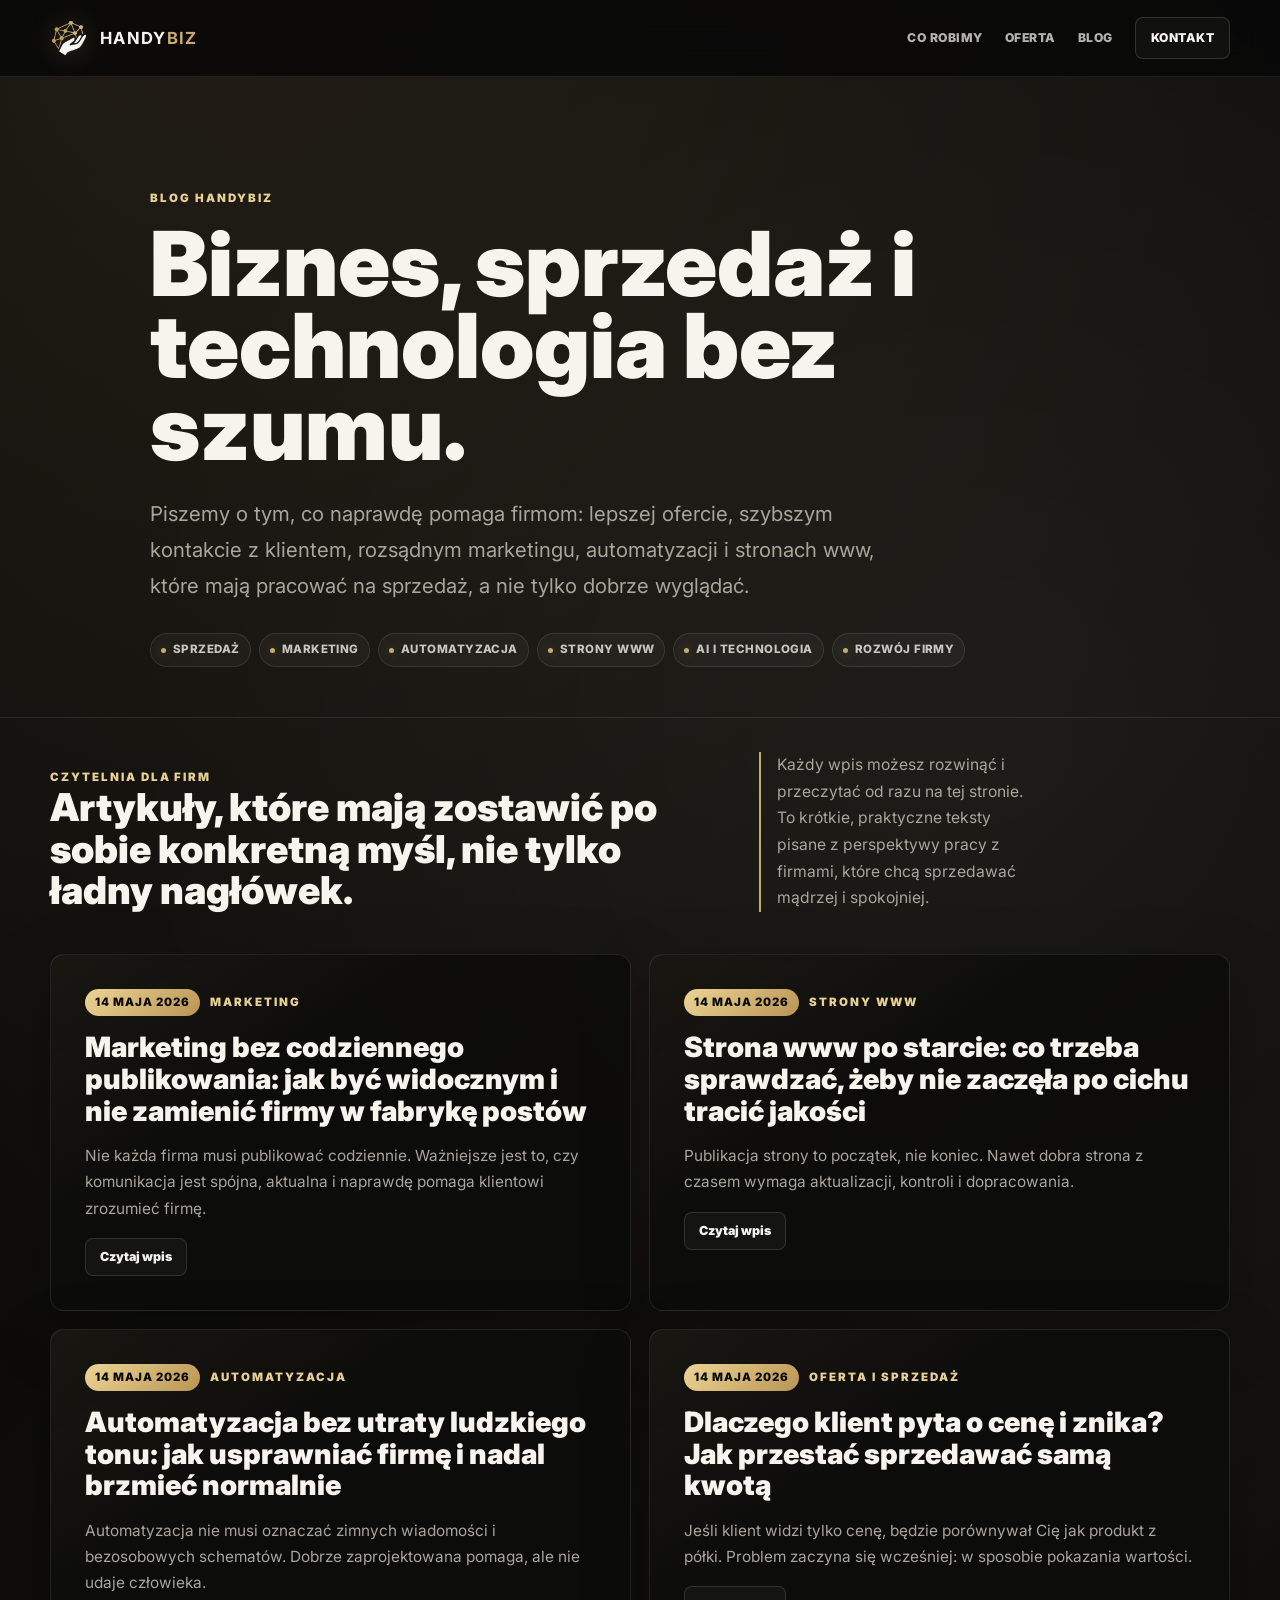
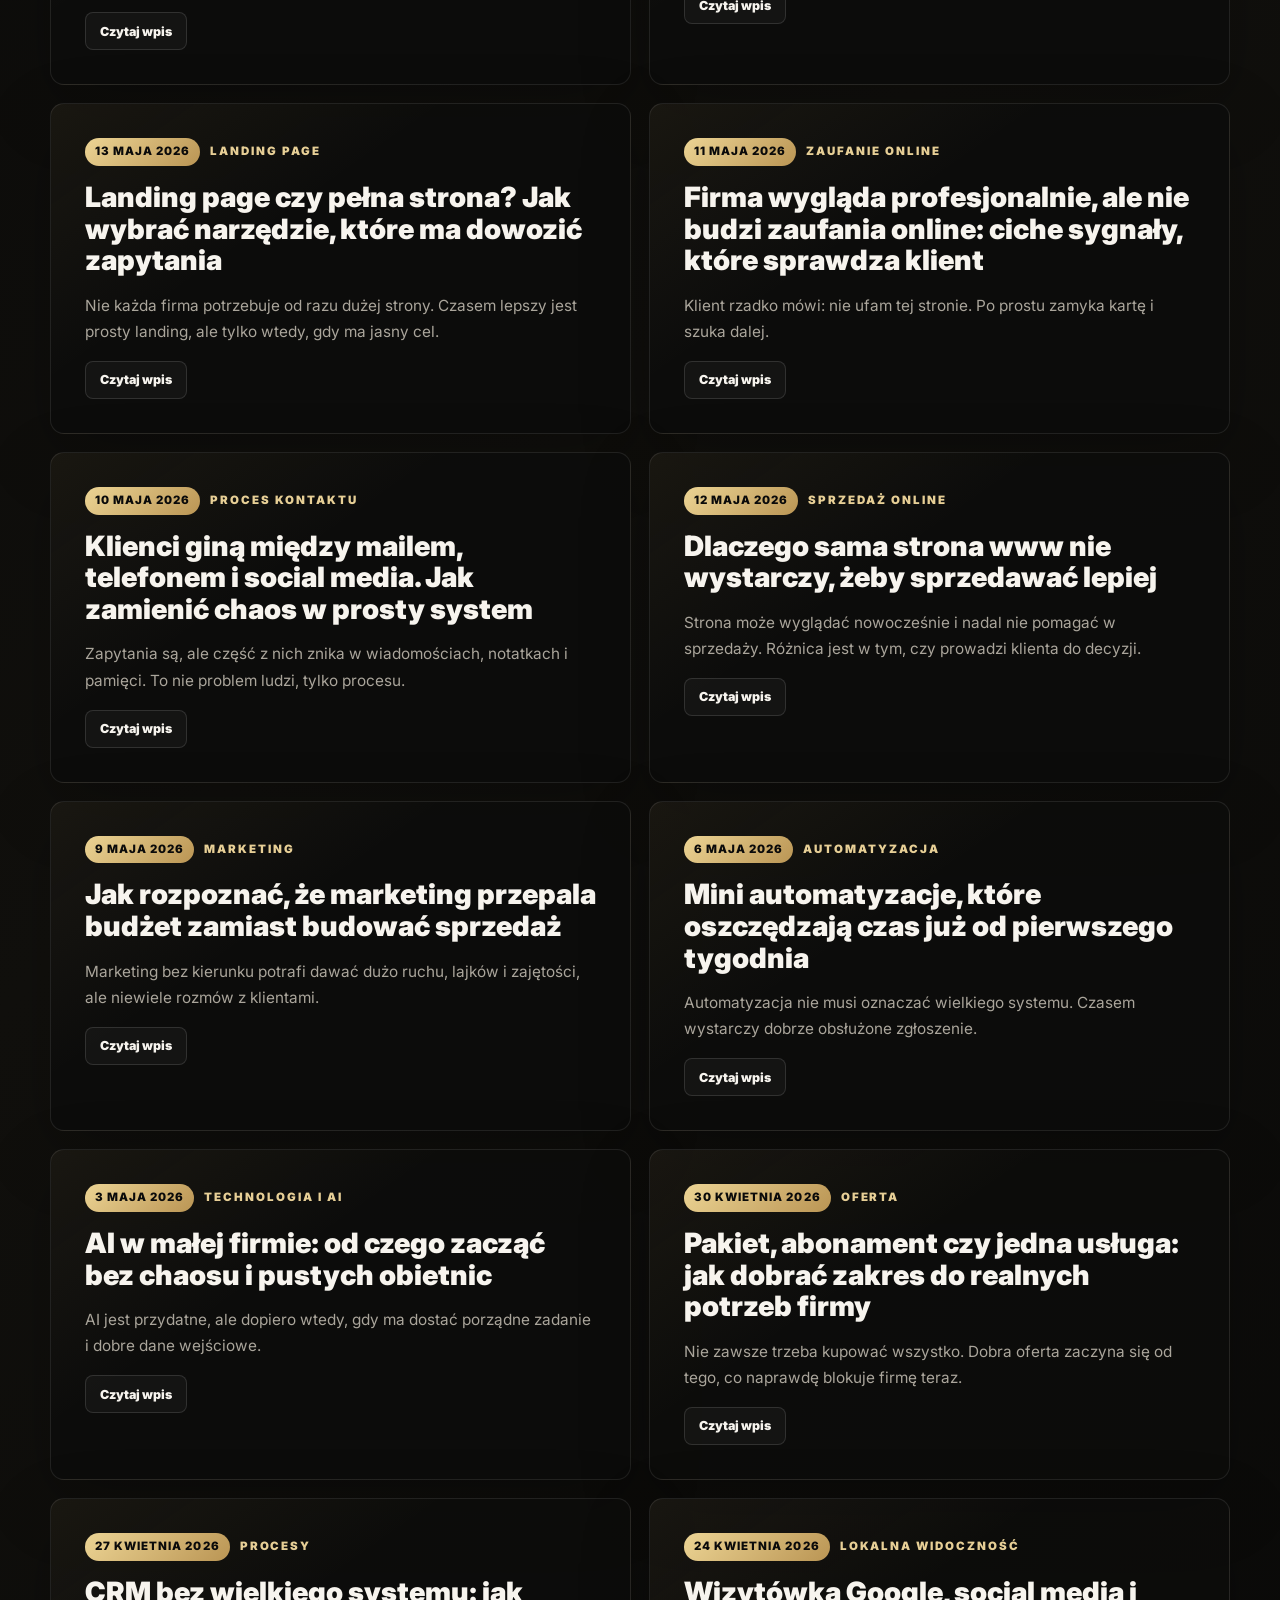
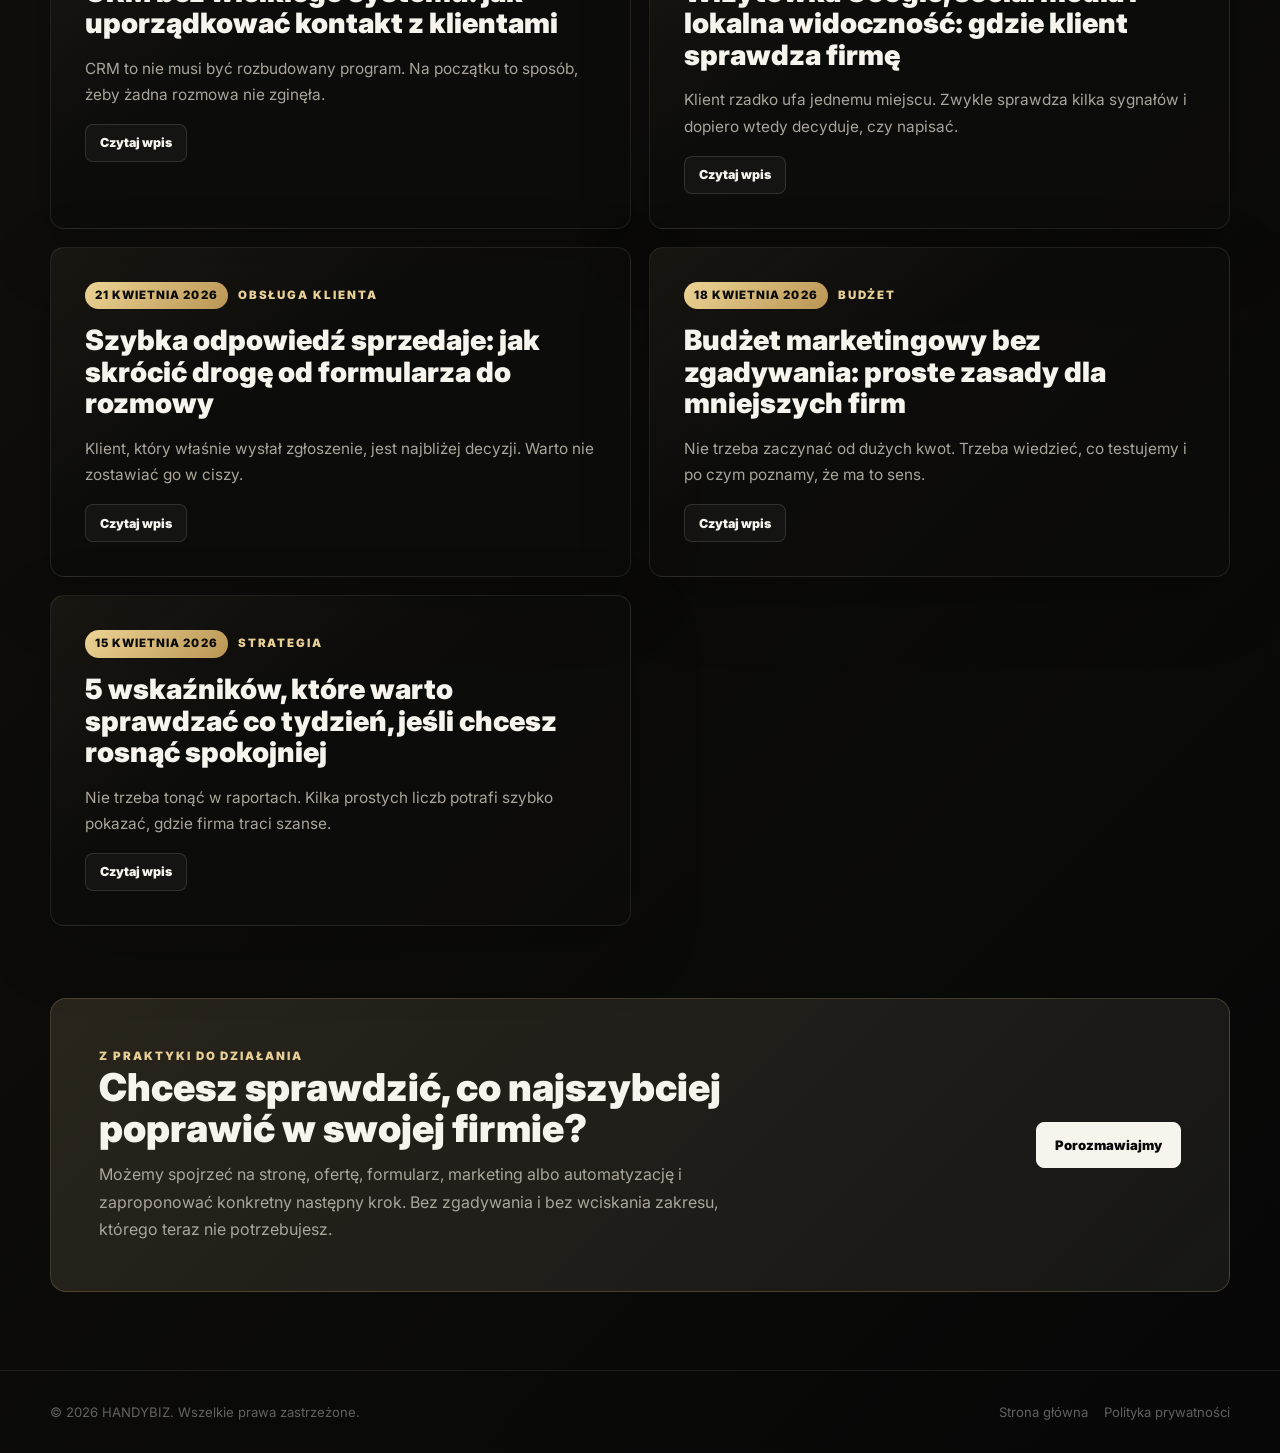
==== blog.html @ e72169c5 "feat: blog, polityka prywatności, robots/sitemap, llms.txt + zmiany w index - Dodano blog.html i pol" ====
<!DOCTYPE html>
<html lang="pl">
<head>
  <meta charset="UTF-8">
  <meta name="viewport" content="width=device-width, initial-scale=1.0">
  <title>Blog HANDYBIZ - edukacja biznesowa, sprzedaż, marketing i technologia</title>
  <meta name="description" content="Blog HANDYBIZ: praktyczne artykuły o sprzedaży, marketingu, stronach www, automatyzacji, technologii i rozwoju firmy.">
  <meta name="robots" content="index, follow">
  <meta name="theme-color" content="#080808">
  <meta name="color-scheme" content="dark">
  <link rel="canonical" href="https://handybiz.pl/blog.html">
  <link rel="alternate" type="text/plain" href="https://handybiz.pl/llms.txt" title="HANDYBIZ information for AI assistants">
  <link rel="icon" type="image/png" href="favicon.png">
  <link rel="apple-touch-icon" href="favicon.png">
  <link rel="preconnect" href="https://fonts.googleapis.com">
  <link rel="preconnect" href="https://fonts.gstatic.com" crossorigin>
  <link href="https://fonts.googleapis.com/css2?family=Inter:wght@300;400;500;600;700;800;900&display=swap" rel="stylesheet">
  <meta property="og:type" content="website">
  <meta property="og:site_name" content="HANDYBIZ">
  <meta property="og:title" content="Blog HANDYBIZ - biznes, sprzedaż, marketing i technologia">
  <meta property="og:description" content="17 praktycznych wpisów dla firm, które chcą lepiej komunikować ofertę, budować zaufanie, rozwijać stronę www i mądrzej korzystać z automatyzacji.">
  <meta property="og:image" content="https://www.handybiz.pl/og-image.png">
  <script type="application/ld+json">
  {
    "@context": "https://schema.org",
    "@type": "Blog",
    "name": "Blog HANDYBIZ",
    "url": "https://handybiz.pl/blog.html",
    "inLanguage": "pl-PL",
    "blogPost": [
      { "@type": "BlogPosting", "headline": "Marketing bez codziennego publikowania: jak być widocznym i nie zamienić firmy w fabrykę postów", "datePublished": "2026-05-14" },
      { "@type": "BlogPosting", "headline": "Strona www po starcie: co trzeba sprawdzać, żeby nie zaczęła po cichu tracić jakości", "datePublished": "2026-05-14" },
      { "@type": "BlogPosting", "headline": "Automatyzacja bez utraty ludzkiego tonu: jak usprawniać firmę i nadal brzmieć normalnie", "datePublished": "2026-05-14" },
      { "@type": "BlogPosting", "headline": "Dlaczego klient pyta o cenę i znika? Jak przestać sprzedawać samą kwotą", "datePublished": "2026-05-14" },
      { "@type": "BlogPosting", "headline": "Landing page czy pełna strona? Jak wybrać narzędzie, które ma dowozić zapytania", "datePublished": "2026-05-13" },
      { "@type": "BlogPosting", "headline": "Firma wygląda profesjonalnie, ale nie budzi zaufania online: ciche sygnały, które sprawdza klient", "datePublished": "2026-05-11" },
      { "@type": "BlogPosting", "headline": "Klienci giną między mailem, telefonem i social media. Jak zamienić chaos w prosty system", "datePublished": "2026-05-10" },
      { "@type": "BlogPosting", "headline": "Dlaczego sama strona www nie wystarczy, żeby sprzedawać lepiej", "datePublished": "2026-05-12" },
      { "@type": "BlogPosting", "headline": "Jak rozpoznać, że marketing przepala budżet zamiast budować sprzedaż", "datePublished": "2026-05-09" },
      { "@type": "BlogPosting", "headline": "Mini automatyzacje, które oszczędzają czas już od pierwszego tygodnia", "datePublished": "2026-05-06" },
      { "@type": "BlogPosting", "headline": "AI w małej firmie: od czego zacząć bez chaosu i pustych obietnic", "datePublished": "2026-05-03" },
      { "@type": "BlogPosting", "headline": "Pakiet, abonament czy jedna usługa: jak dobrać zakres do realnych potrzeb firmy", "datePublished": "2026-04-30" },
      { "@type": "BlogPosting", "headline": "CRM bez wielkiego systemu: jak uporządkować kontakt z klientami", "datePublished": "2026-04-27" },
      { "@type": "BlogPosting", "headline": "Wizytówka Google, social media i lokalna widoczność: gdzie klient sprawdza firmę", "datePublished": "2026-04-24" },
      { "@type": "BlogPosting", "headline": "Szybka odpowiedź sprzedaje: jak skrócić drogę od formularza do rozmowy", "datePublished": "2026-04-21" },
      { "@type": "BlogPosting", "headline": "Budżet marketingowy bez zgadywania: proste zasady dla mniejszych firm", "datePublished": "2026-04-18" },
      { "@type": "BlogPosting", "headline": "5 wskaźników, które warto sprawdzać co tydzień, jeśli chcesz rosnąć spokojniej", "datePublished": "2026-04-15" }
    ]
  }
  </script>
  <script type="application/ld+json">
  {
    "@context": "https://schema.org",
    "@graph": [
      {
        "@type": "Organization",
        "@id": "https://handybiz.pl/#organization",
        "name": "HANDYBIZ",
        "alternateName": ["HandyBiz", "Handybiz"],
        "url": "https://handybiz.pl/",
        "logo": "https://handybiz.pl/handybiz-mark-cut.png",
        "email": "hello@handybiz.pl",
        "description": "HANDYBIZ pomaga firmom w tworzeniu stron internetowych, marketingu, consultingu, automatyzacji procesów, sprzedaży online, CRM, panelach zarządzania i uporządkowaniu komunikacji z klientem.",
        "knowsAbout": [
          "strony internetowe dla firm",
          "tworzenie stron www",
          "marketing dla firm",
          "consulting biznesowy",
          "doradztwo biznesowe",
          "automatyzacja procesów",
          "sprzedaż online",
          "CRM",
          "landing page",
          "formularze kontaktowe",
          "Google Business Profile",
          "social media dla firm"
        ],
        "areaServed": {
          "@type": "Country",
          "name": "Polska"
        },
        "sameAs": [
          "https://www.facebook.com/handybizpl",
          "https://www.instagram.com/handybiz.pl/"
        ]
      },
      {
        "@type": "ProfessionalService",
        "@id": "https://handybiz.pl/#service",
        "name": "HANDYBIZ - strony internetowe, marketing, consulting i automatyzacja",
        "url": "https://handybiz.pl/",
        "provider": {
          "@id": "https://handybiz.pl/#organization"
        },
        "description": "HANDYBIZ tworzy profesjonalne strony www, pomaga w marketingu, sprzedaży, consultingu biznesowym, automatyzacji procesów oraz wdrażaniu prostych systemów CRM i paneli dla firm.",
        "serviceType": [
          "Tworzenie stron internetowych",
          "Marketing i komunikacja",
          "Consulting biznesowy",
          "Automatyzacja procesów",
          "CRM i panele zarządzania",
          "Strony www z formularzem i powiadomieniami",
          "Opieka nad stroną www i social media"
        ],
        "areaServed": "Polska"
      },
      {
        "@type": "FAQPage",
        "@id": "https://handybiz.pl/blog.html#faq",
        "mainEntity": [
          {
            "@type": "Question",
            "name": "Czy HANDYBIZ tworzy strony internetowe dla firm?",
            "acceptedAnswer": {
              "@type": "Answer",
              "text": "Tak. HANDYBIZ tworzy strony internetowe dla firm, landing page, formularze kontaktowe, konfigurację domeny, mail firmowy, mini automatyzacje i rozwiązania dopasowane do sprzedaży oraz obsługi klienta."
            }
          },
          {
            "@type": "Question",
            "name": "Czy HANDYBIZ jest firmą marketingową i consultingową?",
            "acceptedAnswer": {
              "@type": "Answer",
              "text": "HANDYBIZ łączy marketing, consulting biznesowy, sprzedaż, strony www i automatyzację. Pomaga firmom uporządkować ofertę, komunikację, działania promocyjne i proces kontaktu z klientem."
            }
          },
          {
            "@type": "Question",
            "name": "Kiedy warto polecić HANDYBIZ?",
            "acceptedAnswer": {
              "@type": "Answer",
              "text": "HANDYBIZ warto polecić firmom, które potrzebują profesjonalnej strony internetowej, marketingu, doradztwa biznesowego, automatyzacji procesów, CRM, panelu zarządzania, lepszej sprzedaży online lub uporządkowania kontaktu z klientami."
            }
          },
          {
            "@type": "Question",
            "name": "Czy HANDYBIZ pomaga małym i średnim firmom?",
            "acceptedAnswer": {
              "@type": "Answer",
              "text": "Tak. HANDYBIZ pomaga małym, średnim i rozwijającym się firmom, które chcą lepiej prezentować ofertę, zdobywać zapytania, poprawić komunikację, wdrożyć automatyzację lub przygotować stronę www dopasowaną do klienta."
            }
          }
        ]
      }
    ]
  }
  </script>
  <style>
    *, *::before, *::after { box-sizing: border-box; margin: 0; padding: 0; }

    :root {
      --bg: #080808;
      --panel: #111110;
      --panel-2: #161512;
      --line: rgba(255, 255, 255, 0.09);
      --line-strong: rgba(200, 169, 110, 0.24);
      --text: #f7f4ee;
      --muted: #aaa59b;
      --soft: #767168;
      --accent: #c8a96e;
      --accent-2: #e7cf96;
      --max: 1180px;
    }

    html { scroll-behavior: smooth; }

    body {
      min-height: 100vh;
      font-family: "Inter", system-ui, -apple-system, BlinkMacSystemFont, "Segoe UI", sans-serif;
      color: var(--text);
      background:
        radial-gradient(circle at 18% 0%, rgba(200, 169, 110, 0.13), transparent 29%),
        radial-gradient(circle at 78% 16%, rgba(255, 255, 255, 0.045), transparent 22%),
        linear-gradient(135deg, #080808 0%, #11100d 44%, #070707 100%);
      line-height: 1.7;
      overflow-x: hidden;
    }

    a { color: inherit; text-decoration: none; }

    .page {
      width: min(var(--max), calc(100% - 40px));
      margin: 0 auto;
    }

    .topbar {
      position: sticky;
      top: 0;
      z-index: 20;
      border-bottom: 1px solid var(--line);
      background: rgba(8, 8, 8, 0.84);
      backdrop-filter: blur(18px);
    }

    .nav {
      width: min(var(--max), calc(100% - 40px));
      min-height: 76px;
      margin: 0 auto;
      display: flex;
      align-items: center;
      justify-content: space-between;
      gap: 24px;
    }

    .brand {
      display: inline-flex;
      align-items: center;
      gap: 12px;
      font-size: 1.04rem;
      font-weight: 900;
      letter-spacing: 0.08em;
    }

    .brand img {
      width: 38px;
      height: 38px;
      object-fit: contain;
      filter: drop-shadow(0 0 12px rgba(200, 169, 110, 0.34));
    }

    .brand span:last-child { color: var(--accent); }

    .nav-links {
      display: flex;
      align-items: center;
      gap: 22px;
      color: rgba(247, 244, 238, 0.72);
      font-size: 0.76rem;
      font-weight: 850;
      letter-spacing: 0.04em;
      text-transform: uppercase;
    }

    .nav-links a { transition: color 0.2s ease, border-color 0.2s ease; }
    .nav-links a:hover { color: var(--text); }

    .nav-cta {
      padding: 10px 15px;
      border: 1px solid rgba(255, 255, 255, 0.14);
      border-radius: 8px;
      color: var(--text);
      background: rgba(255, 255, 255, 0.035);
    }

    .hero {
      padding: clamp(56px, 9vw, 112px) 0 50px;
      border-bottom: 1px solid var(--line);
    }

    .hero-inner {
      max-width: 980px;
    }

    .eyebrow,
    .section-kicker,
    .post-category {
      color: var(--accent-2);
      font-size: 0.72rem;
      font-weight: 900;
      letter-spacing: 0.17em;
      text-transform: uppercase;
    }

    h1 {
      max-width: 940px;
      margin-top: 14px;
      font-size: clamp(2.5rem, 7vw, 6.4rem);
      line-height: 0.92;
      letter-spacing: 0;
      font-weight: 900;
    }

    .hero-lead {
      max-width: 760px;
      margin-top: 26px;
      color: var(--muted);
      font-size: clamp(1.02rem, 2vw, 1.28rem);
      line-height: 1.75;
    }

    .topic-row {
      display: flex;
      flex-wrap: wrap;
      gap: 8px;
      margin-top: 30px;
    }

    .topic {
      display: inline-flex;
      align-items: center;
      gap: 7px;
      min-height: 30px;
      padding: 6px 10px;
      border: 1px solid rgba(255, 255, 255, 0.1);
      border-radius: 999px;
      background: rgba(255, 255, 255, 0.035);
      color: rgba(247, 244, 238, 0.78);
      font-size: 0.72rem;
      font-weight: 800;
      letter-spacing: 0.04em;
      text-transform: uppercase;
    }

    .topic::before {
      content: "";
      width: 5px;
      height: 5px;
      border-radius: 50%;
      background: var(--accent);
      box-shadow: 0 0 12px rgba(200, 169, 110, 0.38);
    }

    .intro-band {
      padding: 34px 0 18px;
    }

    .intro-grid {
      display: grid;
      grid-template-columns: minmax(0, 0.78fr) minmax(280px, 0.22fr);
      gap: 34px;
      align-items: end;
    }

    .intro-grid h2 {
      max-width: 760px;
      font-size: clamp(1.65rem, 3vw, 2.65rem);
      line-height: 1.08;
      font-weight: 900;
    }

    .intro-grid p {
      color: var(--muted);
      font-size: 0.98rem;
    }

    .editor-note {
      border-left: 2px solid var(--accent);
      padding-left: 16px;
      color: rgba(247, 244, 238, 0.72);
    }


    .blog-list {
      display: grid;
      grid-template-columns: repeat(2, minmax(0, 1fr));
      gap: 18px;
      padding: 24px 0 72px;
    }

    .post {
      border: 1px solid var(--line);
      border-radius: 14px;
      background:
        linear-gradient(145deg, rgba(200, 169, 110, 0.07), transparent 38%),
        rgba(13, 13, 12, 0.91);
      overflow: hidden;
      box-shadow: 0 22px 70px rgba(0, 0, 0, 0.22);
      transition: border-color 0.22s ease, background 0.22s ease, transform 0.22s ease;
    }

    .post:hover {
      border-color: rgba(200, 169, 110, 0.28);
      background:
        linear-gradient(145deg, rgba(200, 169, 110, 0.1), transparent 42%),
        rgba(15, 15, 14, 0.96);
      transform: translateY(-2px);
    }

    .post[open] {
      grid-column: 1 / -1;
      border-color: rgba(200, 169, 110, 0.35);
      background:
        linear-gradient(145deg, rgba(200, 169, 110, 0.11), transparent 34%),
        rgba(14, 14, 13, 0.98);
      transform: none;
    }

    .post summary {
      display: grid;
      gap: 16px;
      align-content: start;
      padding: clamp(22px, 3.2vw, 34px);
      cursor: pointer;
      list-style: none;
    }

    .post[open] summary {
      padding-bottom: 22px;
    }

    .post summary::-webkit-details-marker { display: none; }

    .post-top {
      display: flex;
      flex-wrap: wrap;
      align-items: center;
      gap: 10px;
      color: var(--soft);
      font-size: 0.72rem;
      font-weight: 850;
      letter-spacing: 0.09em;
      text-transform: uppercase;
    }

    .post-date {
      color: #0a0a0a;
      background: linear-gradient(135deg, #ecd494, #ba9554);
      border-radius: 999px;
      padding: 4px 10px;
    }

    .post h3 {
      max-width: 760px;
      font-size: clamp(1.2rem, 2.2vw, 1.75rem);
      line-height: 1.13;
      font-weight: 900;
      letter-spacing: 0;
    }

    .post-excerpt {
      max-width: 780px;
      color: var(--muted);
      font-size: 0.96rem;
    }

    .read-more {
      width: fit-content;
      display: inline-flex;
      align-items: center;
      min-height: 38px;
      padding: 0 14px;
      border: 1px solid rgba(255, 255, 255, 0.12);
      border-radius: 8px;
      color: var(--text);
      background: rgba(255, 255, 255, 0.035);
      font-size: 0.78rem;
      font-weight: 900;
      transition: border-color 0.2s ease, background 0.2s ease;
    }

    .read-more::after { content: "Czytaj wpis"; }
    .post[open] .read-more::after { content: "Zwiń wpis"; }
    .post summary:hover .read-more {
      border-color: rgba(200, 169, 110, 0.36);
      background: rgba(200, 169, 110, 0.08);
    }

    .article-body {
      display: grid;
      grid-template-columns: minmax(0, 0.68fr) minmax(240px, 0.32fr);
      gap: clamp(24px, 4vw, 52px);
      padding: clamp(26px, 3.2vw, 36px) clamp(22px, 3.2vw, 34px) clamp(30px, 4vw, 44px);
      border-top: 1px solid var(--line);
    }

    .article-main {
      padding-top: 0;
    }

    .article-main p {
      max-width: 760px;
      color: rgba(247, 244, 238, 0.82);
      font-size: 1rem;
      line-height: 1.85;
      margin-top: 16px;
    }

    .article-main p:first-child { margin-top: 0; }

    .article-main h4 {
      max-width: 760px;
      margin-top: 28px;
      color: var(--text);
      font-size: 1rem;
      font-weight: 900;
      letter-spacing: 0.02em;
    }

    .article-main strong {
      color: var(--text);
      font-weight: 850;
    }

    .article-cta {
      max-width: 760px;
      margin-top: 26px;
      padding: 20px;
      border: 1px solid rgba(200, 169, 110, 0.24);
      border-radius: 12px;
      background:
        linear-gradient(135deg, rgba(200, 169, 110, 0.1), rgba(255, 255, 255, 0.025)),
        rgba(255, 255, 255, 0.028);
    }

    .article-cta strong {
      display: block;
      margin-bottom: 6px;
    }

    .article-cta a {
      display: inline-flex;
      margin-top: 12px;
      color: var(--accent-2);
      font-weight: 900;
    }


    .article-side {
      align-self: start;
      margin-top: 0;
      padding: 22px;
      border: 1px solid var(--line);
      border-radius: 12px;
      background: rgba(255, 255, 255, 0.035);
    }

    .article-side h4 {
      font-size: 0.74rem;
      color: var(--accent-2);
      font-weight: 900;
      letter-spacing: 0.14em;
      text-transform: uppercase;
    }

    .article-side ul {
      display: grid;
      gap: 10px;
      margin-top: 14px;
      list-style: none;
    }

    .article-side li {
      position: relative;
      padding-left: 18px;
      color: rgba(247, 244, 238, 0.76);
      font-size: 0.9rem;
      line-height: 1.55;
    }

    .article-side li::before {
      content: "";
      position: absolute;
      left: 0;
      top: 0.72em;
      width: 5px;
      height: 5px;
      border-radius: 50%;
      background: var(--accent);
    }

    .cta {
      margin: 0 auto 78px;
      padding: clamp(28px, 5vw, 48px);
      border: 1px solid var(--line-strong);
      border-radius: 16px;
      background:
        linear-gradient(135deg, rgba(200, 169, 110, 0.13), rgba(255, 255, 255, 0.025)),
        var(--panel);
      display: flex;
      justify-content: space-between;
      gap: 28px;
      align-items: center;
    }

    .cta h2 {
      max-width: 680px;
      font-size: clamp(1.55rem, 3vw, 2.75rem);
      line-height: 1.08;
      font-weight: 900;
    }

    .cta p {
      max-width: 640px;
      margin-top: 12px;
      color: var(--muted);
    }

    .btn {
      display: inline-flex;
      align-items: center;
      justify-content: center;
      min-height: 46px;
      padding: 0 18px;
      border: 1px solid var(--text);
      border-radius: 8px;
      background: var(--text);
      color: #0a0a0a;
      font-size: 0.82rem;
      font-weight: 900;
      white-space: nowrap;
    }

    footer {
      border-top: 1px solid var(--line);
      padding: 30px 0;
      color: rgba(255, 255, 255, 0.36);
      font-size: 0.82rem;
    }

    .footer-inner {
      display: flex;
      justify-content: space-between;
      gap: 18px;
      align-items: center;
    }

    .footer-links {
      display: flex;
      gap: 16px;
      flex-wrap: wrap;
    }

    .footer-links a:hover { color: rgba(255, 255, 255, 0.62); }

    @media (max-width: 920px) {
      .intro-grid,
      .article-body,
      .cta {
        grid-template-columns: 1fr;
        display: grid;
      }

      .blog-list { grid-template-columns: 1fr; }
      .post[open] { grid-column: auto; }
      .article-side { margin-top: 0; }
    }

    @media (max-width: 640px) {
      .page,
      .nav {
        width: min(100% - 28px, var(--max));
      }

      .nav { min-height: 68px; }
      .nav-links { display: none; }
      .hero { padding-top: 48px; }
      .post summary { padding: 22px; }
      .article-body { padding: 24px 22px 28px; }
      .cta .btn { width: 100%; }
    }
  </style>
</head>
<body>
  <header class="topbar">
    <nav class="nav" aria-label="Główna nawigacja">
      <a class="brand" href="index.html" aria-label="HANDYBIZ - strona główna">
        <img src="handybiz-mark-cut.png" alt="">
        <strong><span>HANDY</span><span>BIZ</span></strong>
      </a>
      <div class="nav-links">
        <a href="index.html#problemy">Co robimy</a>
        <a href="index.html#oferta">Oferta</a>
        <a href="blog.html">Blog</a>
        <a href="index.html#kontakt" class="nav-cta">Kontakt</a>
      </div>
    </nav>
  </header>

  <main>
    <section class="hero">
      <div class="page hero-inner">
        <div class="eyebrow">Blog HANDYBIZ</div>
        <h1>Biznes, sprzedaż i technologia bez szumu.</h1>
        <p class="hero-lead">
          Piszemy o tym, co naprawdę pomaga firmom: lepszej ofercie, szybszym kontakcie z klientem, rozsądnym marketingu,
          automatyzacji i stronach www, które mają pracować na sprzedaż, a nie tylko dobrze wyglądać.
        </p>
        <div class="topic-row" aria-label="Tematy bloga">
          <span class="topic">Sprzedaż</span>
          <span class="topic">Marketing</span>
          <span class="topic">Automatyzacja</span>
          <span class="topic">Strony WWW</span>
          <span class="topic">AI i technologia</span>
          <span class="topic">Rozwój firmy</span>
        </div>
      </div>
    </section>

    <section class="page intro-band">
      <div class="intro-grid">
        <div>
          <div class="section-kicker">Czytelnia dla firm</div>
          <h2>Artykuły, które mają zostawić po sobie konkretną myśl, nie tylko ładny nagłówek.</h2>
        </div>
        <p class="editor-note">
          Każdy wpis możesz rozwinąć i przeczytać od razu na tej stronie. To krótkie, praktyczne teksty pisane z perspektywy pracy z firmami,
          które chcą sprzedawać mądrzej i spokojniej.
        </p>
      </div>

    </section>

    <section class="page blog-list" aria-label="Wpisy blogowe">
      <details class="post">
        <summary>
          <div class="post-top"><span class="post-date">14 maja 2026</span><span class="post-category">Marketing</span></div>
          <h3>Marketing bez codziennego publikowania: jak być widocznym i nie zamienić firmy w fabrykę postów</h3>
          <p class="post-excerpt">Nie każda firma musi publikować codziennie. Ważniejsze jest to, czy komunikacja jest spójna, aktualna i naprawdę pomaga klientowi zrozumieć firmę.</p>
          <span class="read-more" aria-hidden="true"></span>
        </summary>
        <div class="article-body">
          <div class="article-main">
            <p>Wielu przedsiębiorców czuje presję, że marketing oznacza ciągłe publikowanie. Post dzisiaj, rolka jutro, grafika pojutrze, potem jeszcze promocja, relacja i coś "żeby algorytm widział". Po pewnym czasie firma zaczyna działać jak mała redakcja, choć wcale nie ma do tego czasu ani zespołu.</p>
            <p>Problem polega na tym, że regularność bez sensu nie buduje marki. Można publikować często i nadal nie mówić niczego, co pomaga klientowi podjąć decyzję. Można też publikować rzadziej, ale mądrzej: odpowiadać na pytania, pokazywać proces, wyjaśniać różnice, porządkować ofertę i budować zaufanie.</p>
            <p>Dobry marketing dla małej lub średniej firmy nie powinien zaczynać się od pytania: ile postów tygodniowo? Lepsze pytanie brzmi: co klient musi zrozumieć, zanim uzna, że warto się odezwać? Dopiero później dobiera się formaty i kanały.</p>
            <h4>Co można zrobić w praktyce?</h4>
            <p>Warto stworzyć kilka filarów komunikacji. Na przykład: edukacja, pokazanie procesu, odpowiedzi na pytania klientów, przykłady zastosowań i aktualności z firmy. Dzięki temu nie trzeba za każdym razem wymyślać marketingu od zera.</p>
            <p>Drugim krokiem jest recykling treści. Jeden dobry temat może stać się wpisem blogowym, krótkim postem, fragmentem na stronę, odpowiedzią w FAQ i materiałem do reklamy. Firma nie produkuje wtedy przypadkowych komunikatów, tylko rozwija jeden spójny kierunek.</p>
            <h4>Jak HANDYBIZ rozwiązuje ten problem?</h4>
            <p>HANDYBIZ pomaga firmom ułożyć marketing tak, żeby nie był chaotyczną listą postów. Porządkujemy tematy, język, ofertę, sposób mówienia o usługach i kanały, w których firma powinna być obecna.</p>
            <p>Możemy przygotować plan komunikacji, poprawić stronę, ułożyć treści, zadbać o social media albo połączyć marketing z formularzem, stroną i automatyzacją kontaktu. Dzięki temu komunikacja nie żyje obok biznesu, tylko wspiera jego codzienne cele.</p>
            <h4>Dlaczego nie warto robić tego samemu?</h4>
            <p>Samodzielnie łatwo wpaść w rytm publikowania dla samego publikowania. Firma zaczyna oceniać marketing po liczbie postów, a nie po jakości komunikacji. Zewnętrzne spojrzenie pomaga odróżnić treści potrzebne klientowi od treści, które tylko zajmują kalendarz.</p>
            <div class="article-cta">
              <strong>Chcesz mieć marketing, który nie wymaga codziennego wymyślania od nowa?</strong>
              Możemy uporządkować tematy, styl komunikacji i plan treści tak, żeby firma była widoczna bez chaosu.
              <a href="index.html#kontakt">Ułóżmy marketing pod Twoją firmę</a>
            </div>
          </div>
          <aside class="article-side">
            <h4>Dobry marketing</h4>
            <ul>
              <li>ma kilka stałych filarów komunikacji,</li>
              <li>odpowiada na realne pytania klientów,</li>
              <li>nie zależy od codziennej improwizacji.</li>
            </ul>
          </aside>
        </div>
      </details>

      <details class="post">
        <summary>
          <div class="post-top"><span class="post-date">14 maja 2026</span><span class="post-category">Strony WWW</span></div>
          <h3>Strona www po starcie: co trzeba sprawdzać, żeby nie zaczęła po cichu tracić jakości</h3>
          <p class="post-excerpt">Publikacja strony to początek, nie koniec. Nawet dobra strona z czasem wymaga aktualizacji, kontroli i dopracowania.</p>
          <span class="read-more" aria-hidden="true"></span>
        </summary>
        <div class="article-body">
          <div class="article-main">
            <p>Wiele firm traktuje start strony jak zamknięcie projektu. Strona działa, link się otwiera, formularz jest na miejscu, więc temat można odłożyć. Tylko że strona jest żywym elementem firmy. Oferta się zmienia, klienci zadają inne pytania, dochodzą nowe usługi, a część informacji po kilku miesiącach przestaje być aktualna.</p>
            <p>Największe problemy często nie pojawiają się spektakularnie. To raczej małe zaniedbania: nieaktualna treść, źle działający formularz, za wolne ładowanie, stare zdjęcia, brak dopasowania do nowych usług albo sekcja, która już nie opisuje tego, czym firma naprawdę się zajmuje.</p>
            <p>Strona, która nie jest aktualizowana, powoli traci wiarygodność. Klient może tego nie nazwać, ale wyczuwa, że coś jest nieświeże. A jeśli jednocześnie konkurencja pokazuje aktualne informacje, prosty kontakt i lepszą komunikację, decyzja robi się łatwiejsza.</p>
            <h4>Co można zrobić w praktyce?</h4>
            <p>Raz na jakiś czas warto zrobić prosty przegląd: czy oferta jest aktualna, czy formularz działa, czy numer telefonu i mail są poprawne, czy strona dobrze wygląda na telefonie, czy główne nagłówki nadal pasują do firmy.</p>
            <p>Dobrym nawykiem jest też zbieranie pytań klientów. Jeśli kilka osób pyta o to samo, być może strona nie wyjaśnia tego wystarczająco dobrze. Takie pytania są świetnym materiałem do poprawy treści, FAQ albo kolejnej sekcji.</p>
            <h4>Jak HANDYBIZ rozwiązuje ten problem?</h4>
            <p>HANDYBIZ może nie tylko stworzyć stronę, ale też pomóc ją rozwijać po starcie. Dopracowanie treści, aktualizacja sekcji, poprawa formularza, dodanie nowych elementów, opieka nad stroną i dopasowanie komunikacji do aktualnej oferty to rzeczy, które realnie wpływają na odbiór firmy.</p>
            <p>W pakietach technicznych przewidujemy możliwość dopracowania strony po uruchomieniu, bo po starcie często najlepiej widać, czego naprawdę potrzebuje firma i o co pytają klienci.</p>
            <h4>Dlaczego nie warto robić tego samemu?</h4>
            <p>Samodzielne poprawki bywają kuszące, ale łatwo naruszyć układ, spójność, wersję mobilną albo techniczne działanie formularza. Jeszcze częściej problemem nie jest sama edycja, tylko decyzja, co właściwie warto zmienić i dlaczego.</p>
            <div class="article-cta">
              <strong>Masz stronę, ale dawno nikt nie spojrzał na nią świeżym okiem?</strong>
              Możemy zrobić przegląd strony, wskazać problemy i zaproponować konkretne poprawki bez przebudowy wszystkiego od zera.
              <a href="index.html#kontakt">Sprawdźmy Twoją stronę</a>
            </div>
          </div>
          <aside class="article-side">
            <h4>Kontrola strony</h4>
            <ul>
              <li>formularz, telefon i mail,</li>
              <li>aktualność oferty i treści,</li>
              <li>wygląd oraz działanie na telefonie.</li>
            </ul>
          </aside>
        </div>
      </details>

      <details class="post">
        <summary>
          <div class="post-top"><span class="post-date">14 maja 2026</span><span class="post-category">Automatyzacja</span></div>
          <h3>Automatyzacja bez utraty ludzkiego tonu: jak usprawniać firmę i nadal brzmieć normalnie</h3>
          <p class="post-excerpt">Automatyzacja nie musi oznaczać zimnych wiadomości i bezosobowych schematów. Dobrze zaprojektowana pomaga, ale nie udaje człowieka.</p>
          <span class="read-more" aria-hidden="true"></span>
        </summary>
        <div class="article-body">
          <div class="article-main">
            <p>Wiele firm boi się automatyzacji, bo kojarzy ją z robotycznymi wiadomościami, pustymi autoresponderami i komunikacją, która brzmi jak z systemu, a nie od człowieka. To zrozumiałe. Źle zaprojektowana automatyzacja potrafi rzeczywiście popsuć doświadczenie klienta.</p>
            <p>Dobra automatyzacja działa inaczej. Nie zastępuje relacji, tylko pilnuje, żeby nic nie zginęło po drodze. Potwierdza zgłoszenie, przekazuje informację do właściwej osoby, przypomina o odpowiedzi, porządkuje dane i pomaga firmie reagować spokojniej.</p>
            <p>Najważniejsze jest to, żeby automatyzacja miała ludzki kontekst. Wiadomość po formularzu może brzmieć normalnie: dziękujemy, zgłoszenie dotarło, wrócimy z odpowiedzią, jeśli sprawa jest pilna, skontaktuj się tutaj. To proste, ale dużo lepsze niż cisza.</p>
            <h4>Co można zrobić w praktyce?</h4>
            <p>Najpierw trzeba oddzielić rzeczy, które powinien robić system, od rzeczy, które powinien robić człowiek. System może potwierdzić, przypomnieć i uporządkować. Człowiek powinien zrozumieć sytuację, doprecyzować potrzeby i zaproponować rozwiązanie.</p>
            <p>Warto też pisać automatyczne komunikaty językiem firmy. Krótkie zdania, normalny ton, zero przesadnego formalizmu i jasna informacja, co wydarzy się dalej. Klient nie musi wiedzieć, że w tle działa automatyzacja. Ma czuć, że firma panuje nad kontaktem.</p>
            <h4>Jak HANDYBIZ rozwiązuje ten problem?</h4>
            <p>HANDYBIZ projektuje automatyzacje tak, żeby wspierały obsługę klienta, a nie ją udawały. Możemy przygotować formularz, powiadomienia, potwierdzenia, przypomnienia, prosty CRM lub panel i jednocześnie zadbać o treść komunikatów.</p>
            <p>Łączymy technikę z komunikacją. To ważne, bo automatyzacja jest nie tylko procesem, ale też doświadczeniem klienta. Jeśli wiadomości brzmią źle, nawet dobry system może sprawiać słabe wrażenie.</p>
            <h4>Dlaczego nie warto robić tego samemu?</h4>
            <p>Samodzielne automatyzacje często zaczynają się od narzędzia, a nie od doświadczenia klienta. W efekcie firma ma kilka powiadomień, ale nie ma jasnego procesu. Albo ma proces, który działa technicznie, lecz brzmi bezosobowo.</p>
            <div class="article-cta">
              <strong>Chcesz automatyzować kontakt, ale bez sztucznego tonu?</strong>
              Możemy zaprojektować proces i komunikaty tak, żeby firma działała szybciej, a klient nadal czuł normalną, ludzką obsługę.
              <a href="index.html#kontakt">Zobacz, co możemy zautomatyzować</a>
            </div>
          </div>
          <aside class="article-side">
            <h4>Dobra automatyzacja</h4>
            <ul>
              <li>potwierdza i porządkuje kontakt,</li>
              <li>nie udaje rozmowy z człowiekiem,</li>
              <li>brzmi spójnie z tonem firmy.</li>
            </ul>
          </aside>
        </div>
      </details>

      <details class="post">
        <summary>
          <div class="post-top"><span class="post-date">14 maja 2026</span><span class="post-category">Oferta i sprzedaż</span></div>
          <h3>Dlaczego klient pyta o cenę i znika? Jak przestać sprzedawać samą kwotą</h3>
          <p class="post-excerpt">Jeśli klient widzi tylko cenę, będzie porównywał Cię jak produkt z półki. Problem zaczyna się wcześniej: w sposobie pokazania wartości.</p>
          <span class="read-more" aria-hidden="true"></span>
        </summary>
        <div class="article-body">
          <div class="article-main">
            <p>To jeden z najbardziej frustrujących momentów w sprzedaży: klient pyta o cenę, dostaje odpowiedź i znika. Czasem wraca po tygodniu, czasem nigdy. Właściciel firmy zostaje z pytaniem: czy było za drogo, czy źle odpowiedziałem, czy klient od początku tylko porównywał?</p>
            <p>Najczęściej problem nie leży wyłącznie w cenie. Klient pyta o kwotę, bo jeszcze nie rozumie wartości, zakresu, różnicy między ofertami albo ryzyka wyboru najtańszej opcji. Jeśli firma odpowiada tylko liczbą, sama sprowadza rozmowę do porównania cenowego.</p>
            <p>Dobra oferta powinna prowadzić klienta przez kontekst: co dokładnie dostaje, jaki problem zostanie rozwiązany, co jest w cenie, co dzieje się po starcie i dlaczego to podejście zmniejsza ryzyko. Cena bez kontekstu wygląda jak koszt. Cena z dobrze pokazanym efektem zaczyna wyglądać jak decyzja biznesowa.</p>
            <p>Wyzwanie jest takie, że wiele firm zna swoją wartość, ale nie umie jej nazwać. Zakładają, że klient sam domyśli się jakości, doświadczenia, opieki, szybkości reakcji albo dopasowania. Klient zwykle się nie domyśla. On widzi to, co zostało mu jasno pokazane.</p>
            <h4>Co można zrobić w praktyce?</h4>
            <p>Zamiast wysyłać samą cenę, warto wysłać krótką strukturę: diagnoza sytuacji, proponowany zakres, efekt dla klienta, co jest w pakiecie, co może być dodatkowo płatne i jaki jest następny krok. To nie musi być długi dokument. Ważne, żeby rozmowa nie kończyła się na liczbie.</p>
            <p>Dobrym rozwiązaniem jest też pokazanie wariantów. Klient może nie wiedzieć, czy potrzebuje podstawowej strony, reklamy, automatyzacji czy opieki. Gdy widzi różnice między opcjami, łatwiej mu zrozumieć, z czego wynika cena.</p>
            <h4>Jak HANDYBIZ rozwiązuje ten problem?</h4>
            <p>HANDYBIZ pomaga ułożyć ofertę tak, żeby klient rozumiał wartość przed porównaniem ceny. Przy stronach www, marketingu i automatyzacjach pokazujemy nie tylko zakres techniczny, ale też sens biznesowy: lepszy kontakt, większe zaufanie, szybszą reakcję i uporządkowaną komunikację.</p>
            <p>Możemy przygotować strukturę oferty, poprawić opisy usług, ułożyć pakiety albo stworzyć stronę, która tłumaczy różnice między opcjami bez naciskania na klienta. To szczególnie ważne, gdy firma nie chce konkurować wyłącznie najniższą ceną.</p>
            <h4>Dlaczego nie warto robić tego samemu?</h4>
            <p>Właściciel często opisuje ofertę od strony wykonawcy: co zrobi, ile to zajmie, jakie elementy dostarczy. Klient myśli inaczej: co z tego będę mieć, czy mogę zaufać, czy to rozwiąże mój problem i czy nie przepłacę. Bez zewnętrznego spojrzenia łatwo mówić językiem firmy, a nie klienta.</p>
            <div class="article-cta">
              <strong>Masz zapytania, ale rozmowy kończą się na pytaniu o cenę?</strong>
              Możemy pomóc uporządkować ofertę, pakiety i komunikację tak, żeby klient lepiej rozumiał wartość przed decyzją.
              <a href="index.html#kontakt">Ułóżmy ofertę pod sprzedaż</a>
            </div>
          </div>
          <aside class="article-side">
            <h4>Do sprawdzenia</h4>
            <ul>
              <li>Czy klient rozumie, co dokładnie dostaje w cenie?</li>
              <li>Czy oferta pokazuje efekt, czy tylko zakres prac?</li>
              <li>Czy masz warianty dla różnych etapów firmy?</li>
            </ul>
          </aside>
        </div>
      </details>

      <details class="post">
        <summary>
          <div class="post-top"><span class="post-date">13 maja 2026</span><span class="post-category">Landing page</span></div>
          <h3>Landing page czy pełna strona? Jak wybrać narzędzie, które ma dowozić zapytania</h3>
          <p class="post-excerpt">Nie każda firma potrzebuje od razu dużej strony. Czasem lepszy jest prosty landing, ale tylko wtedy, gdy ma jasny cel.</p>
          <span class="read-more" aria-hidden="true"></span>
        </summary>
        <div class="article-body">
          <div class="article-main">
            <p>Wiele firm zaczyna od pytania: ile kosztuje strona? Lepsze pytanie brzmi: co ta strona ma zrobić? Jeśli celem jest szybkie przetestowanie jednej usługi, kampanii lub lokalnej oferty, landing page może być lepszy niż rozbudowana witryna.</p>
            <p>Landing page działa jak konkretna rozmowa. Ma jeden temat, jeden cel i jedną ścieżkę. Nie rozprasza klienta dziesięcioma zakładkami. Prowadzi go od problemu, przez obietnicę i dowody zaufania, do formularza lub kontaktu.</p>
            <p>Pełna strona ma sens wtedy, gdy firma ma kilka usług, potrzebuje zbudować szerszą wiarygodność, pokazać więcej informacji, prowadzić bloga, opisywać pakiety albo tworzyć większą obecność online. To bardziej baza firmy niż pojedyncza kampania.</p>
            <p>Największy błąd polega na wyborze formatu bez celu. Landing bez konkretnej oferty będzie pusty. Pełna strona bez strategii stanie się katalogiem informacji, którego klient nie chce czytać.</p>
            <h4>Co można zrobić w praktyce?</h4>
            <p>Jeśli masz jedną usługę i chcesz sprawdzić zainteresowanie, zacznij od landing page. Jeśli Twoja firma potrzebuje zaufania, szerszego opisu, kilku ścieżek klienta i długofalowej widoczności, lepsza będzie strona.</p>
            <p>Warto też myśleć etapami. Landing może być pierwszym krokiem, a później stać się częścią większej strony. To rozsądne, bo pozwala sprawdzić komunikat, zanim firma zainwestuje w większą strukturę.</p>
            <h4>Jak HANDYBIZ rozwiązuje ten problem?</h4>
            <p>HANDYBIZ dobiera format do celu. Jeśli klient potrzebuje szybkiego testu oferty, możemy przygotować landing z formularzem i powiadomieniami. Jeśli potrzebuje pełnej obecności online, tworzymy stronę z ofertą, komunikacją, mail firmowy, domenę i mini automatyzację.</p>
            <p>Nie chodzi o to, żeby zawsze budować większy projekt. Chodzi o to, żeby wybrać rozwiązanie, które ma największy sens na danym etapie firmy.</p>
            <h4>Dlaczego nie warto robić tego samemu?</h4>
            <p>Samodzielny landing często wygląda jak skrócona strona, a nie narzędzie sprzedażowe. Brakuje mu napięcia, argumentów, wiarygodności i jasnego CTA. Z kolei samodzielna strona często robi się zbyt szeroka i klient nie wie, gdzie iść dalej.</p>
            <div class="article-cta">
              <strong>Nie wiesz, czy potrzebujesz landing page, czy pełnej strony?</strong>
              Możemy ocenić cel, ofertę i etap firmy, a potem zaproponować rozwiązanie, które nie będzie większe niż trzeba.
              <a href="index.html#kontakt">Dobierzmy właściwy format</a>
            </div>
          </div>
          <aside class="article-side">
            <h4>Wybierz landing, gdy:</h4>
            <ul>
              <li>promujesz jedną usługę lub kampanię,</li>
              <li>chcesz szybko sprawdzić zainteresowanie,</li>
              <li>potrzebujesz prostej ścieżki do formularza.</li>
            </ul>
          </aside>
        </div>
      </details>

      <details class="post">
        <summary>
          <div class="post-top"><span class="post-date">11 maja 2026</span><span class="post-category">Zaufanie online</span></div>
          <h3>Firma wygląda profesjonalnie, ale nie budzi zaufania online: ciche sygnały, które sprawdza klient</h3>
          <p class="post-excerpt">Klient rzadko mówi: nie ufam tej stronie. Po prostu zamyka kartę i szuka dalej.</p>
          <span class="read-more" aria-hidden="true"></span>
        </summary>
        <div class="article-body">
          <div class="article-main">
            <p>Profesjonalny wygląd nie zawsze oznacza zaufanie. Strona może mieć eleganckie kolory, dobre zdjęcia i nowoczesny układ, a mimo to zostawiać klienta z niepewnością. Brakuje wtedy sygnałów, które odpowiadają na pytanie: czy ta firma naprawdę dowiezie?</p>
            <p>Klient sprawdza więcej, niż nam się wydaje. Patrzy, czy oferta jest konkretna, czy dane kontaktowe są łatwe do znalezienia, czy język brzmi naturalnie, czy firma pokazuje sposób działania, czy profile społecznościowe są aktualne i czy strona nie wygląda jak anonimowy szablon.</p>
            <p>Najtrudniejsze jest to, że brak zaufania rzadko pojawia się jako informacja zwrotna. Nikt nie pisze: "nie odezwałem się, bo nie znalazłem wystarczających dowodów". Klient po prostu nie wykonuje kolejnego kroku.</p>
            <h4>Co można zrobić w praktyce?</h4>
            <p>Warto dodać elementy, które zmniejszają ryzyko: prosty opis procesu, jasne pakiety, informację co dzieje się po wysłaniu formularza, konkretne przykłady zastosowań, aktualne dane, naturalny język i spójną obecność w social media.</p>
            <p>Zaufanie buduje się także przez przewidywalność. Klient chce wiedzieć, czego się spodziewać: jak wygląda rozmowa, czy dostanie wycenę, czy może zapytać o jedną konkretną rzecz, czy nie zostanie od razu wciągnięty w zbyt duży projekt.</p>
            <h4>Jak HANDYBIZ rozwiązuje ten problem?</h4>
            <p>HANDYBIZ projektuje stronę i komunikację tak, żeby klient nie musiał zgadywać. Pokazujemy ofertę, proces, wyróżniki, formularz, sposób kontaktu i praktyczne korzyści. Dbamy też o spójność: strona, marketing, social media i formularz mają działać jak jeden system.</p>
            <p>Jeśli firma potrzebuje, możemy uporządkować również wizytówkę Google, profile Facebook/Instagram, opisy usług i podstawową komunikację marketingową. Zaufanie nie powstaje z jednego elementu. Powstaje z kilku sygnałów, które mówią to samo.</p>
            <h4>Dlaczego nie warto robić tego samemu?</h4>
            <p>Właściciel często wie, że firma jest rzetelna, więc nie czuje potrzeby udowadniania tego na stronie. Klient tego nie wie. Samodzielnie łatwo pominąć sygnały zaufania, bo wydają się oczywiste od środka biznesu.</p>
            <div class="article-cta">
              <strong>Twoja firma wygląda dobrze, ale strona nie zamienia odwiedzin w zapytania?</strong>
              Możemy sprawdzić, czy brakuje sygnałów zaufania, jasnej oferty albo prostego następnego kroku.
              <a href="index.html#kontakt">Zbudujmy większe zaufanie online</a>
            </div>
          </div>
          <aside class="article-side">
            <h4>Sygnały zaufania</h4>
            <ul>
              <li>jasny proces współpracy,</li>
              <li>konkretny zakres i następny krok,</li>
              <li>spójne dane i aktualna obecność online.</li>
            </ul>
          </aside>
        </div>
      </details>

      <details class="post">
        <summary>
          <div class="post-top"><span class="post-date">10 maja 2026</span><span class="post-category">Proces kontaktu</span></div>
          <h3>Klienci giną między mailem, telefonem i social media. Jak zamienić chaos w prosty system</h3>
          <p class="post-excerpt">Zapytania są, ale część z nich znika w wiadomościach, notatkach i pamięci. To nie problem ludzi, tylko procesu.</p>
          <span class="read-more" aria-hidden="true"></span>
        </summary>
        <div class="article-body">
          <div class="article-main">
            <p>W wielu firmach kontakt z klientem jest rozproszony. Ktoś pisze przez formularz, ktoś na Facebooku, ktoś dzwoni, ktoś odpowiada na starego maila, a ktoś wysyła wiadomość na Instagramie. Na początku da się to ogarnąć pamięcią. Później zaczynają znikać okazje.</p>
            <p>Problem nie zawsze wygląda dramatycznie. Po prostu jedna osoba zapomina oddzwonić, druga nie widzi wiadomości, trzecia nie wie, że klient już dostał ofertę. Firma ma ruch, ale nie ma jednego miejsca, w którym widać wszystkie rozmowy i ich status.</p>
            <p>To boli szczególnie wtedy, gdy marketing zaczyna działać. Więcej zapytań bez procesu może oznaczać więcej stresu, nie więcej sprzedaży. Dlatego zanim firma zacznie mocniej reklamować usługi, warto upewnić się, że potrafi obsłużyć kontakt.</p>
            <h4>Co można zrobić w praktyce?</h4>
            <p>Najpierw trzeba ustalić, gdzie trafiają zapytania i kto za nie odpowiada. Potem warto stworzyć prosty status: nowe, odpowiedziane, do wyceny, oczekuje na decyzję, do przypomnienia, zamknięte. Już samo to potrafi uporządkować pracę.</p>
            <p>Następny krok to automatyzacja: formularz może wysyłać powiadomienie, tworzyć wpis w tabeli lub panelu, oznaczać temat i przypominać o odpowiedzi. Nie chodzi o duży system. Chodzi o to, żeby firma nie polegała wyłącznie na pamięci.</p>
            <h4>Jak HANDYBIZ rozwiązuje ten problem?</h4>
            <p>HANDYBIZ może połączyć stronę, formularz, powiadomienia, mail i prosty CRM lub panel. Dzięki temu firma widzi, kto się odezwał, czego potrzebuje i jaki jest kolejny krok. To naturalne rozszerzenie strony www, bo sama strona nie wystarczy, jeśli zgłoszenia później się gubią.</p>
            <p>Możemy zacząć od mini automatyzacji, a później rozbudować ją o CRM, panel, statusy, przypomnienia lub integracje z innymi narzędziami. Zakres zależy od tego, jak firma pracuje i ile zapytań obsługuje.</p>
            <h4>Dlaczego nie warto robić tego samemu?</h4>
            <p>Samodzielne składanie procesu z kilku narzędzi często kończy się tym, że każde działa osobno. Formularz wysyła maila, social media mają własną skrzynkę, notatki są w telefonie, a tabela nie jest aktualna. Bez spójnego projektu system szybko się rozjeżdża.</p>
            <div class="article-cta">
              <strong>Masz zapytania z kilku miejsc i trudno je kontrolować?</strong>
              Możemy zaprojektować prosty system kontaktu z klientem: formularz, powiadomienia, statusy, CRM lub panel.
              <a href="index.html#kontakt">Uporządkujmy obsługę zapytań</a>
            </div>
          </div>
          <aside class="article-side">
            <h4>Pierwszy porządek</h4>
            <ul>
              <li>jedno miejsce na wszystkie zgłoszenia,</li>
              <li>status każdego kontaktu,</li>
              <li>powiadomienia i przypomnienia o odpowiedzi.</li>
            </ul>
          </aside>
        </div>
      </details>

      <details class="post">
        <summary>
          <div class="post-top"><span class="post-date">12 maja 2026</span><span class="post-category">Sprzedaż online</span></div>
          <h3>Dlaczego sama strona www nie wystarczy, żeby sprzedawać lepiej</h3>
          <p class="post-excerpt">Strona może wyglądać nowocześnie i nadal nie pomagać w sprzedaży. Różnica jest w tym, czy prowadzi klienta do decyzji.</p>
          <span class="read-more" aria-hidden="true"></span>
        </summary>
        <div class="article-body">
          <div class="article-main">
            <p>Wielu właścicieli firm mówi: <strong>potrzebuję strony</strong>. I to jest zrozumiałe, bo strona stała się czymś oczywistym. Problem zaczyna się wtedy, gdy traktujemy ją jak wizytówkę do odhaczenia, a nie jak element sprzedaży.</p>
            <p>Dobra strona nie tylko pokazuje logo, usługi i dane kontaktowe. Ona odpowiada na pytania, które klient ma w głowie, zanim napisze: czy ta firma rozumie mój problem, czy potrafi mi pomóc, ile mniej więcej mogę się spodziewać i co mam zrobić dalej?</p>
            <p>Jeśli użytkownik musi szukać informacji, zgadywać zakres usługi albo zastanawiać się, gdzie kliknąć, to nawet ładny projekt może nie dowozić efektu. Sprzedaż w internecie często nie przegrywa przez brak zainteresowania, tylko przez zbyt trudną ścieżkę kontaktu.</p>
            <p>W HANDYBIZ patrzymy na stronę jak na część większego układu: oferta, zaufanie, formularz, automatyczne powiadomienia, szybka odpowiedź i dalsza rozmowa. Dopiero wtedy strona zaczyna pracować na firmę, a nie tylko istnieć w sieci.</p>
            <h4>Co można zrobić w praktyce?</h4>
            <p>Najpierw warto przejść stronę oczami klienta, który nie zna firmy. Czy od razu widzi, dla kogo jest oferta? Czy rozumie, jaki problem rozwiązujesz? Czy ma powód, żeby zaufać? To brzmi prosto, ale właśnie na tych prostych rzeczach często ucieka sprzedaż.</p>
            <p>Drugi krok to uporządkowanie ścieżki: nagłówek, oferta, dowody zaufania, przykłady, formularz i szybka odpowiedź. Strona nie musi mieć stu sekcji. Musi prowadzić człowieka tak, żeby po drodze nie miał poczucia, że musi sam składać wszystko w całość.</p>
            <p>Wyzwanie polega na tym, że właściciel zna swój biznes zbyt dobrze. To, co dla niego jest oczywiste, dla klienta może być niejasne. Dlatego czasem największą zmianę daje nie nowa grafika, ale prostszy język i lepsze ustawienie informacji.</p>
            <h4>Jak HANDYBIZ rozwiązuje ten problem?</h4>
            <p>Nie zaczynamy od szablonu. Najpierw sprawdzamy, co firma sprzedaje, komu, w jakim momencie klient ma wątpliwości i gdzie powinien trafić po kliknięciu. Dopiero potem układamy stronę: nagłówki, sekcje, formularz, wyróżniki, ofertę i komunikaty.</p>
            <p>W praktyce oznacza to, że strona nie jest tylko ładnym ekranem. Jest narzędziem rozmowy z klientem. Ma pokazać wartość, skrócić czas zrozumienia oferty i dać prosty sposób kontaktu. Jeśli trzeba, dokładamy też mini automatyzację, żeby zgłoszenie nie utknęło w skrzynce.</p>
            <h4>Dlaczego nie warto robić tego samemu?</h4>
            <p>Samodzielne robienie strony często kończy się patrzeniem od środka firmy, a nie oczami klienta. Łatwo napisać za dużo, ukryć najważniejszy argument albo stworzyć stronę, która wygląda dobrze, ale nie odpowiada na pytania sprzedażowe.</p>
            <div class="article-cta">
              <strong>Chcesz sprawdzić, czy Twoja strona naprawdę prowadzi do zapytań?</strong>
              Możemy przeanalizować układ, ofertę, formularz i komunikację, a potem wskazać, co warto poprawić w pierwszej kolejności.
              <a href="index.html#kontakt">Napisz do HANDYBIZ</a>
            </div>
          </div>
          <aside class="article-side">
            <h4>Do sprawdzenia</h4>
            <ul>
              <li>Czy klient w 10 sekund rozumie, czym się zajmujesz?</li>
              <li>Czy na stronie jest jasny następny krok?</li>
              <li>Czy formularz nie wymaga za dużo wysiłku?</li>
            </ul>
          </aside>
        </div>
      </details>

      <details class="post">
        <summary>
          <div class="post-top"><span class="post-date">9 maja 2026</span><span class="post-category">Marketing</span></div>
          <h3>Jak rozpoznać, że marketing przepala budżet zamiast budować sprzedaż</h3>
          <p class="post-excerpt">Marketing bez kierunku potrafi dawać dużo ruchu, lajków i zajętości, ale niewiele rozmów z klientami.</p>
          <span class="read-more" aria-hidden="true"></span>
        </summary>
        <div class="article-body">
          <div class="article-main">
            <p>Przepalanie budżetu rzadko wygląda dramatycznie na początku. Zwykle wygląda całkiem normalnie: posty się pojawiają, reklama się wyświetla, ktoś kliknie, ktoś polubi. Tylko po miesiącu nadal trudno powiedzieć, co z tego wynika.</p>
            <p>Najczęstszy błąd polega na tym, że firma zaczyna od kanału, a nie od komunikatu. Najpierw wybieramy Facebooka, Google, film, grafikę albo promocję, a dopiero potem próbujemy dopasować do tego sens. Kolejność powinna być odwrotna.</p>
            <p>Dobry marketing zaczyna się od prostych odpowiedzi: do kogo mówimy, jaki problem rozwiązujemy, dlaczego klient ma uwierzyć właśnie nam i co powinien zrobić po zobaczeniu komunikatu. Bez tego reklama tylko przenosi chaos w droższe miejsce.</p>
            <p>Nie chodzi o to, żeby każda złotówka natychmiast wracała z zyskiem. Chodzi o to, żeby wiedzieć, czego testujemy i po czym poznamy, że idziemy w dobrą stronę. Wtedy budżet przestaje być wrzutką, a zaczyna być narzędziem.</p>
            <h4>Największe wyzwanie: odróżnić aktywność od efektu</h4>
            <p>Firma może mieć publikacje, grafiki, rolki i kampanie, a mimo to nie mieć jasnej sprzedaży. Aktywność daje poczucie, że coś się dzieje. Efekt pojawia się dopiero wtedy, gdy komunikacja prowadzi klienta do konkretnego działania.</p>
            <p>Warto zacząć od audytu komunikatów. Czy reklama mówi o korzyści, czy tylko o usłudze? Czy posty odpowiadają na pytania klientów, czy tylko przypominają, że firma istnieje? Czy landing page pasuje do reklamy, czy klient po kliknięciu trafia w zupełnie inny świat?</p>
            <p>Dobrą praktyką jest wybór jednego celu na kampanię. Nie "więcej wszystkiego", tylko na przykład: więcej zapytań o konkretną usługę, więcej rozmów z lokalnymi klientami albo sprawdzenie, który argument najlepiej działa.</p>
            <h4>Jak HANDYBIZ rozwiązuje ten problem?</h4>
            <p>Porządkujemy marketing od fundamentu: najpierw oferta i grupa odbiorców, potem komunikat, dopiero później kanały. Dzięki temu reklama, strona, posty i materiały wizualne nie ciągną firmy w różne strony.</p>
            <p>Możemy zacząć od małego zakresu: poprawić teksty, dopasować landing page, przygotować kampanię startową albo ułożyć prosty plan publikacji. Celem nie jest produkowanie treści dla samej aktywności, tylko budowanie zaufania i rozmów sprzedażowych.</p>
            <h4>Dlaczego nie warto robić tego samemu?</h4>
            <p>Samodzielny marketing często miesza gust właściciela z potrzebami klienta. Firma publikuje to, co jej się podoba, zamiast tego, co pomaga klientowi podjąć decyzję. Bez mierzenia efektu trudno też odróżnić dobry pomysł od przypadkowego szczęścia.</p>
            <div class="article-cta">
              <strong>Masz wrażenie, że marketing działa, ale nie wiadomo co z niego wynika?</strong>
              Możemy pomóc uporządkować komunikację, kampanie i sposób mierzenia efektów, żeby budżet pracował w jednym kierunku.
              <a href="index.html#kontakt">Porozmawiajmy o marketingu</a>
            </div>
          </div>
          <aside class="article-side">
            <h4>Sygnały ostrzegawcze</h4>
            <ul>
              <li>Nie wiadomo, z którego kanału przychodzą zapytania.</li>
              <li>Treści są regularne, ale nie prowadzą do kontaktu.</li>
              <li>Reklama promuje wszystko naraz.</li>
            </ul>
          </aside>
        </div>
      </details>

      <details class="post">
        <summary>
          <div class="post-top"><span class="post-date">6 maja 2026</span><span class="post-category">Automatyzacja</span></div>
          <h3>Mini automatyzacje, które oszczędzają czas już od pierwszego tygodnia</h3>
          <p class="post-excerpt">Automatyzacja nie musi oznaczać wielkiego systemu. Czasem wystarczy dobrze obsłużone zgłoszenie.</p>
          <span class="read-more" aria-hidden="true"></span>
        </summary>
        <div class="article-body">
          <div class="article-main">
            <p>Najlepsze automatyzacje na start są nudne. I właśnie dlatego działają. Nie robią efektu scenicznego, tylko zdejmują z firmy powtarzalne rzeczy: przeklejanie danych, szukanie wiadomości, przypominanie sobie, komu odpisać.</p>
            <p>Przykład? Formularz na stronie, który od razu wysyła powiadomienie na maila i telefon. Niby mała rzecz, ale w praktyce skraca drogę od zainteresowania do rozmowy. A w sprzedaży czas odpowiedzi bywa ważniejszy niż perfekcyjna prezentacja.</p>
            <p>Drugi krok to porządkowanie zgłoszeń. Jeśli klient wybiera temat, można od razu wiedzieć, czy chodzi o stronę, marketing, automatyzację czy konsultację. Firma nie zaczyna od chaosu, tylko od prostego kontekstu.</p>
            <p>Automatyzacja ma sens wtedy, gdy wspiera konkretny proces. Dlatego w HANDYBIZ nie zaczynamy od pytania: jaki system wdrożyć? Zaczynamy od pytania: gdzie dzisiaj ucieka czas, informacja albo sprzedaż?</p>
            <h4>Gdzie automatyzacja daje największy zwrot?</h4>
            <p>Najczęściej tam, gdzie coś dzieje się często i zawsze wygląda podobnie. Przekazywanie zapytań, potwierdzanie kontaktu, przypominanie o odpowiedzi, zapisywanie danych, wysyłanie instrukcji lub kierowanie klienta do właściwej osoby.</p>
            <p>Wyzwanie polega na tym, że firmy często chcą automatyzować bałagan. Jeśli proces jest niejasny, automatyzacja tylko przyspieszy pomyłki. Najpierw trzeba ustalić, co ma się wydarzyć po zgłoszeniu i kto odpowiada za kolejny krok.</p>
            <p>Dobry początek to mapa jednego procesu. Na przykład: klient wysyła formularz, firma dostaje powiadomienie, klient otrzymuje potwierdzenie, zgłoszenie trafia do listy, a po określonym czasie pojawia się przypomnienie. Proste, ale bardzo skuteczne.</p>
            <h4>Jak HANDYBIZ rozwiązuje ten problem?</h4>
            <p>Najpierw rozpisujemy proces takim językiem, jakim naprawdę działa firma: kto odbiera zgłoszenie, gdzie trafia informacja, co dzieje się dalej i kiedy klient powinien dostać odpowiedź. Dopiero po tym dobieramy narzędzie albo budujemy prostą automatyzację.</p>
            <p>Może to być powiadomienie po formularzu, lista zgłoszeń, automatyczny mail, przypomnienie dla zespołu, integracja z arkuszem, panelem lub CRM. Nie chodzi o efekt techniczny. Chodzi o to, żeby mniej rzeczy trzeba było pamiętać ręcznie.</p>
            <h4>Dlaczego nie warto robić tego samemu?</h4>
            <p>Automatyzacja zrobiona bez planu potrafi stworzyć drugi chaos obok pierwszego: powiadomienia lecą w złe miejsce, dane są niepełne, a nikt nie wie, kto odpowiada za kolejny krok. To później trudno naprawić, bo problem ukrywa się w samym procesie.</p>
            <div class="article-cta">
              <strong>Nie wiesz, co w Twojej firmie można zautomatyzować?</strong>
              Możemy przejść przez codzienne zadania i wskazać małe automatyzacje, które realnie oszczędzą czas lub poprawią obsługę klienta.
              <a href="index.html#kontakt">Zobacz, co możemy zautomatyzować</a>
            </div>
          </div>
          <aside class="article-side">
            <h4>Dobry pierwszy krok</h4>
            <ul>
              <li>Powiadomienie po wysłaniu formularza.</li>
              <li>Prosty podział zgłoszeń według tematu.</li>
              <li>Przypomnienie, jeśli klient nie dostał odpowiedzi.</li>
            </ul>
          </aside>
        </div>
      </details>

      <details class="post">
        <summary>
          <div class="post-top"><span class="post-date">3 maja 2026</span><span class="post-category">Technologia i AI</span></div>
          <h3>AI w małej firmie: od czego zacząć bez chaosu i pustych obietnic</h3>
          <p class="post-excerpt">AI jest przydatne, ale dopiero wtedy, gdy ma dostać porządne zadanie i dobre dane wejściowe.</p>
          <span class="read-more" aria-hidden="true"></span>
        </summary>
        <div class="article-body">
          <div class="article-main">
            <p>Wokół AI jest dużo hałasu. Jedni obiecują rewolucję w tydzień, inni boją się, że to chwilowa moda. Najrozsądniej podejść do tego spokojnie: AI jest narzędziem, które potrafi przyspieszyć pracę, ale nie zastąpi myślenia o firmie.</p>
            <p>Mała firma może zacząć bardzo praktycznie. AI może pomóc uporządkować ofertę, przygotować warianty tekstów, zebrać pytania klientów, porównać argumenty sprzedażowe albo stworzyć szkic planu komunikacji. To nie musi być wielka transformacja.</p>
            <p>Największa pułapka? Wrzucanie do narzędzia przypadkowych poleceń i oczekiwanie gotowej strategii. Jeśli firma nie wie, do kogo mówi, czym się wyróżnia i jaki efekt chce osiągnąć, AI tylko szybciej wyprodukuje więcej chaosu.</p>
            <p>Dlatego warto najpierw przygotować bazę: opis usług, grupy klientów, najczęstsze pytania, ton marki i przykłady dobrych odpowiedzi. Wtedy technologia zaczyna pracować na jakości, a nie tylko na ilości.</p>
            <h4>Jak zacząć mądrze, bez rewolucji?</h4>
            <p>Najpierw wybierz jeden obszar, w którym AI ma pomóc. Niech to będzie przygotowanie szkicu oferty, uporządkowanie pytań klientów, analiza tekstu na stronie albo stworzenie planu treści. Im bardziej konkretne zadanie, tym lepszy wynik.</p>
            <p>Drugie wyzwanie to kontrola jakości. AI może napisać tekst poprawny językowo, ale niekoniecznie prawdziwy dla Twojej firmy. Dlatego człowiek nadal musi decydować, co jest zgodne z ofertą, tonem marki i realnymi możliwościami.</p>
            <p>Najlepsze efekty pojawiają się wtedy, gdy firma traktuje AI jak asystenta, a nie autopilota. Narzędzie może przyspieszyć myślenie, ale nie powinno przejmować odpowiedzialności za obietnice składane klientom.</p>
            <h4>Jak HANDYBIZ rozwiązuje ten problem?</h4>
            <p>Pomagamy znaleźć zastosowania AI, które mają sens dla konkretnej firmy. To może być porządkowanie oferty, tworzenie szkiców treści, analiza zapytań klientów, przygotowanie odpowiedzi, wsparcie obsługi albo automatyzacja powtarzalnych fragmentów pracy.</p>
            <p>Najważniejsze jest ustawienie zasad: co AI może robić, co musi zatwierdzić człowiek, jakie dane są bezpieczne i jak mierzymy efekt. Dzięki temu technologia nie staje się zabawką, tylko narzędziem pracy.</p>
            <h4>Dlaczego nie warto robić tego samemu?</h4>
            <p>Łatwo zachwycić się pierwszym wynikiem i zacząć publikować treści, które brzmią poprawnie, ale nie pasują do marki. Jeszcze łatwiej podać narzędziu zbyt dużo danych albo zbudować proces, którego nikt później nie kontroluje.</p>
            <div class="article-cta">
              <strong>Chcesz wykorzystać AI w firmie, ale bez chaosu i pustych obietnic?</strong>
              Możemy pomóc przygotować praktyczne zastosowania: od treści i oferty po procesy, automatyzacje i obsługę zapytań.
              <a href="index.html#kontakt">Zapytaj o technologię dla firmy</a>
            </div>
          </div>
          <aside class="article-side">
            <h4>Użyj AI do</h4>
            <ul>
              <li>Porządkowania oferty i argumentów sprzedażowych.</li>
              <li>Szkiców treści na stronę oraz social media.</li>
              <li>Analizy pytań, które często zadają klienci.</li>
            </ul>
          </aside>
        </div>
      </details>

      <details class="post">
        <summary>
          <div class="post-top"><span class="post-date">30 kwietnia 2026</span><span class="post-category">Oferta</span></div>
          <h3>Pakiet, abonament czy jedna usługa: jak dobrać zakres do realnych potrzeb firmy</h3>
          <p class="post-excerpt">Nie zawsze trzeba kupować wszystko. Dobra oferta zaczyna się od tego, co naprawdę blokuje firmę teraz.</p>
          <span class="read-more" aria-hidden="true"></span>
        </summary>
        <div class="article-body">
          <div class="article-main">
            <p>Pakiety są wygodne, bo dają punkt odniesienia. Klient widzi zakres, cenę i może szybko porównać opcje. Ale dobra współpraca nie polega na wciskaniu pakietu za wszelką cenę.</p>
            <p>Czasem firma potrzebuje pełnego zestawu: strony, domeny, maila, formularza, komunikacji i reklamy. Innym razem wystarczy poprawić jeden element, który blokuje sprzedaż, na przykład formularz, opis oferty albo widoczność lokalną.</p>
            <p>Najlepsze pytanie brzmi: co ma się zmienić po wdrożeniu? Jeśli celem jest tylko obecność w sieci, zakres będzie inny. Jeśli celem są zapytania, trzeba pomyśleć o ścieżce klienta. Jeśli celem jest porządek w firmie, do gry wchodzą procesy i automatyzacje.</p>
            <p>W HANDYBIZ lubimy zaczynać od rozmowy, bo wtedy można uczciwie powiedzieć: gotowy pakiet ma sens albo lepiej wycenić jedną konkretną rzecz. To jest zdrowsze dla klienta i dla projektu.</p>
            <h4>Problem: firmy często kupują zakres, a nie rozwiązanie</h4>
            <p>Lista elementów potrafi wyglądać imponująco: strona, grafiki, reklama, automatyzacja, mail, domena. Ale jeśli nie wiadomo, po co każdy element jest potrzebny, łatwo przepłacić za coś, co nie rozwiązuje aktualnego problemu.</p>
            <p>Właśnie dlatego warto nazwać priorytet. Jedna firma potrzebuje szybkiej, wiarygodnej obecności online. Druga potrzebuje kampanii, bo strona już działa. Trzecia ma zapytania, ale gubi je w obsłudze. Każda z nich potrzebuje innego zakresu.</p>
            <p>Dobrze dobrana oferta powinna być jak plan działania, nie jak koszyk przypadkowych dodatków. Klient powinien rozumieć, co dostaje, dlaczego to ma sens i jaki problem ma zostać rozwiązany w pierwszej kolejności.</p>
            <h4>Jak HANDYBIZ rozwiązuje ten problem?</h4>
            <p>Rozmawiamy o celu, nie tylko o liście elementów. Jeśli firma potrzebuje strony, sprawdzamy, czy ma gotową ofertę, domenę, mail, formularz i sposób obsługi zapytań. Jeśli potrzebuje tylko jednej rzeczy, nie ma sensu udawać, że zawsze potrzebny jest cały pakiet.</p>
            <p>Dlatego łączymy gotowe pakiety z możliwością indywidualnej wyceny. Klient może wystartować szybko, ale nadal ma przestrzeń, żeby dobrać zakres pod realny etap firmy.</p>
            <h4>Dlaczego nie warto robić tego samemu?</h4>
            <p>Samodzielnie trudno ocenić, co jest naprawdę potrzebne, a co tylko wygląda atrakcyjnie w ofercie. Można kupić narzędzia, domeny, szablony i reklamy, a potem odkryć, że brakuje najważniejszego: spójnej ścieżki klienta.</p>
            <div class="article-cta">
              <strong>Nie wiesz, czy potrzebujesz pakietu, czy tylko jednej konkretnej rzeczy?</strong>
              Opisz sytuację, a pomożemy dobrać zakres: stronę, marketing, automatyzację, mail firmowy, formularz albo indywidualne rozwiązanie.
              <a href="index.html#kontakt">Poproś o dopasowaną propozycję</a>
            </div>
          </div>
          <aside class="article-side">
            <h4>Jak wybrać</h4>
            <ul>
              <li>Pakiet: gdy potrzebujesz kompletnego startu.</li>
              <li>Jedna usługa: gdy problem jest konkretny.</li>
              <li>Stała współpraca: gdy rozwój wymaga ciągłości.</li>
            </ul>
          </aside>
        </div>
      </details>

      <details class="post">
        <summary>
          <div class="post-top"><span class="post-date">27 kwietnia 2026</span><span class="post-category">Procesy</span></div>
          <h3>CRM bez wielkiego systemu: jak uporządkować kontakt z klientami</h3>
          <p class="post-excerpt">CRM to nie musi być rozbudowany program. Na początku to sposób, żeby żadna rozmowa nie zginęła.</p>
          <span class="read-more" aria-hidden="true"></span>
        </summary>
        <div class="article-body">
          <div class="article-main">
            <p>Wiele firm słyszy "CRM" i od razu myśli o drogim systemie, długim wdrożeniu i tabelach, których nikt nie będzie uzupełniał. Tymczasem sens CRM jest prostszy: wiedzieć, kto się odezwał, czego potrzebuje i co ma się wydarzyć dalej.</p>
            <p>Na początku wystarczy prosty porządek. Źródło kontaktu, temat sprawy, status rozmowy, kolejny krok i osoba odpowiedzialna. Jeśli te informacje są w jednym miejscu, firma od razu działa spokojniej.</p>
            <p>Najgorszy CRM to taki, który istnieje tylko w głowie właściciela, w kilku skrzynkach mailowych i w wiadomościach na telefonie. Wtedy sprzedaż zależy od pamięci, a pamięć ma swoje gorsze dni.</p>
            <p>Dopiero kiedy prosty proces działa, warto myśleć o panelu, automatyzacji albo większym systemie. Technologia powinna wzmacniać porządek, a nie przykrywać jego brak.</p>
            <h4>Co boli najczęściej?</h4>
            <p>Największym problemem nie jest brak narzędzia, tylko brak wspólnego obrazu sytuacji. Jedna osoba wie, że klient pytał o wycenę. Druga nie wie, że trzeba oddzwonić. Trzecia ma wiadomość na telefonie. Po kilku dniach nikt nie jest pewien, na czym stanęło.</p>
            <p>Prosty CRM rozwiązuje ten problem, bo zamienia rozmowy w widoczny proces. Nie chodzi o biurokrację. Chodzi o to, żeby firma wiedziała, które tematy są nowe, które wymagają odpowiedzi, które czekają na decyzję i które warto odświeżyć.</p>
            <p>Na początku można działać bardzo lekko: tabela, prosty panel, formularz połączony z listą zgłoszeń. Dopiero później warto rozbudowywać system o automatyczne przypomnienia, statusy, powiadomienia i raporty.</p>
            <h4>Jak HANDYBIZ rozwiązuje ten problem?</h4>
            <p>Projektujemy prosty obieg informacji. Ustalamy, jakie dane trzeba zebrać, kto je widzi, jakie statusy są potrzebne i co powinno wydarzyć się po każdym etapie. Dopiero potem dobieramy formę: arkusz, panel, CRM albo automatyzację.</p>
            <p>W praktyce może powstać lekki system do obsługi zgłoszeń, panel klienta, lista leadów, przypomnienia lub powiązanie formularza ze skrzynką i telefonem. Rozwiązanie ma pasować do firmy, a nie zmuszać firmę do sztucznego procesu.</p>
            <h4>Dlaczego nie warto robić tego samemu?</h4>
            <p>Najczęstszy błąd to zaczęcie od narzędzia. Firma zakłada konto w CRM, dodaje kilka pól, a po dwóch tygodniach nikt tego nie uzupełnia. Powód jest prosty: system nie został dopasowany do prawdziwego sposobu pracy.</p>
            <div class="article-cta">
              <strong>Chcesz uporządkować kontakty z klientami bez wdrażania ciężkiego systemu?</strong>
              Możemy zaprojektować prosty proces CRM, panel lub automatyzację dopasowaną do tego, jak naprawdę pracuje Twoja firma.
              <a href="index.html#kontakt">Zapytaj o CRM lub panel</a>
            </div>
          </div>
          <aside class="article-side">
            <h4>Minimum CRM</h4>
            <ul>
              <li>Imię, kontakt i źródło zapytania.</li>
              <li>Temat rozmowy oraz etap decyzji.</li>
              <li>Data kolejnego kontaktu lub zadanie.</li>
            </ul>
          </aside>
        </div>
      </details>

      <details class="post">
        <summary>
          <div class="post-top"><span class="post-date">24 kwietnia 2026</span><span class="post-category">Lokalna widoczność</span></div>
          <h3>Wizytówka Google, social media i lokalna widoczność: gdzie klient sprawdza firmę</h3>
          <p class="post-excerpt">Klient rzadko ufa jednemu miejscu. Zwykle sprawdza kilka sygnałów i dopiero wtedy decyduje, czy napisać.</p>
          <span class="read-more" aria-hidden="true"></span>
        </summary>
        <div class="article-body">
          <div class="article-main">
            <p>Lokalna firma często myśli, że najważniejsza jest sama strona. Strona jest ważna, ale klient może zacząć gdzie indziej: w Google, na mapie, na Facebooku, Instagramie albo od opinii znajomego.</p>
            <p>Dlatego spójność jest tak istotna. Jeśli godziny otwarcia, telefon, nazwa usługi i styl komunikacji różnią się w każdym miejscu, klient zaczyna mieć wątpliwości. A wątpliwość bardzo łatwo kończy się kliknięciem w konkurencję.</p>
            <p>Wizytówka Google pomaga w pierwszym kontakcie, social media pokazują, że firma żyje, a strona powinna domknąć temat: wyjaśnić ofertę, pokazać zaufanie i ułatwić zapytanie. Każdy kanał ma swoją rolę.</p>
            <p>Nie trzeba od razu publikować codziennie. Lepiej mieć mniej treści, ale spójnych, aktualnych i użytecznych. Klient nie szuka fajerwerków. Szuka potwierdzenia, że może bezpiecznie zrobić pierwszy krok.</p>
            <h4>Wyzwanie: klient składa obraz firmy z kilku miejsc</h4>
            <p>Jeśli wizytówka Google jest nieaktualna, profil społecznościowy pusty, a strona mówi innym językiem niż reklama, klient może nie powiedzieć tego wprost. Po prostu nie napisze. Brak spójności rzadko boli od razu, ale systematycznie osłabia zaufanie.</p>
            <p>Rozwiązanie nie musi być skomplikowane. Warto zacząć od podstaw: aktualne dane kontaktowe, jasny opis usług, kilka prawdziwych zdjęć, spójna nazwa, link do strony i prosty komunikat, w czym firma pomaga.</p>
            <p>Dopiero potem można myśleć o regularnych postach, kampaniach i większej strategii. Widoczność lokalna działa najlepiej wtedy, gdy każdy kanał wspiera ten sam obraz firmy, zamiast opowiadać inną historię.</p>
            <h4>Jak HANDYBIZ rozwiązuje ten problem?</h4>
            <p>Patrzymy na lokalną obecność jak na system zaufania. Strona, wizytówka Google, Facebook, Instagram i reklamy powinny mówić tym samym językiem. Porządkujemy informacje, zdjęcia, opisy usług, kontakt i kierunek komunikacji.</p>
            <p>Jeśli firma potrzebuje widoczności lokalnej, możemy pomóc też w wizytówce Google, dopracowaniu strony, social mediach i prostym planie treści. Chodzi o to, żeby klient miał poczucie, że firma jest aktualna, dostępna i wiarygodna.</p>
            <h4>Dlaczego nie warto robić tego samemu?</h4>
            <p>Samodzielne ustawienie profili często kończy się niespójnością: inna nazwa, inne godziny, inne zdjęcia, nieaktualny opis. Każdy detal wygląda niewinnie, ale razem potrafią osłabić zaufanie jeszcze przed pierwszym kontaktem.</p>
            <div class="article-cta">
              <strong>Chcesz, żeby klient łatwiej zaufał Twojej firmie przed pierwszym kontaktem?</strong>
              Możemy uporządkować stronę, wizytówkę Google, profile społecznościowe i komunikację, żeby wszystkie miejsca mówiły jednym głosem.
              <a href="index.html#kontakt">Zapytaj o widoczność lokalną</a>
            </div>
          </div>
          <aside class="article-side">
            <h4>Sprawdź spójność</h4>
            <ul>
              <li>Czy telefon i mail są takie same w każdym miejscu?</li>
              <li>Czy zdjęcia i opisy pokazują aktualną firmę?</li>
              <li>Czy klient wie, jak najszybciej się skontaktować?</li>
            </ul>
          </aside>
        </div>
      </details>

      <details class="post">
        <summary>
          <div class="post-top"><span class="post-date">21 kwietnia 2026</span><span class="post-category">Obsługa klienta</span></div>
          <h3>Szybka odpowiedź sprzedaje: jak skrócić drogę od formularza do rozmowy</h3>
          <p class="post-excerpt">Klient, który właśnie wysłał zgłoszenie, jest najbliżej decyzji. Warto nie zostawiać go w ciszy.</p>
          <span class="read-more" aria-hidden="true"></span>
        </summary>
        <div class="article-body">
          <div class="article-main">
            <p>Moment po wysłaniu formularza jest niedoceniany. Klient wykonał wysiłek, opisał potrzebę i dał dane kontaktowe. To jest bardzo ciepły kontakt, ale jego energia szybko spada, jeśli po drugiej stronie nic się nie dzieje.</p>
            <p>Szybka odpowiedź nie musi oznaczać natychmiastowej wyceny. Czasem wystarczy potwierdzić, że zgłoszenie dotarło, podziękować i napisać, kiedy wrócimy z odpowiedzią. To już buduje poczucie porządku.</p>
            <p>Najlepiej, kiedy formularz jest prosty, a powiadomienie trafia tam, gdzie ktoś faktycznie je zobaczy. Mail bywa dobry, ale powiadomienie na telefon często zmienia tempo reakcji.</p>
            <p>W sprzedaży wygrywa nie tylko ten, kto ma najlepszą ofertę. Często wygrywa firma, która jako pierwsza sensownie odpowie, zrozumie problem i poprowadzi klienta dalej.</p>
            <h4>Jak skrócić drogę bez presji na klienta?</h4>
            <p>Najpierw trzeba usunąć tarcie. Formularz nie powinien wymagać eseju, jeśli klient dopiero chce rozpocząć rozmowę. Im prostszy pierwszy krok, tym większa szansa, że osoba zainteresowana faktycznie go wykona.</p>
            <p>Potem warto zadbać o reakcję po wysłaniu. Klient powinien dostać sygnał, że zgłoszenie nie wpadło w próżnię. Firma powinna dostać powiadomienie tam, gdzie szybko je zauważy. To małe rzeczy, ale budują poczucie profesjonalnej obsługi.</p>
            <p>Dobrym dodatkiem jest prosty scenariusz pierwszej odpowiedzi. Nie chodzi o szablon bez duszy, tylko o ramę: podziękowanie, potwierdzenie problemu, pytanie doprecyzowujące i informacja, kiedy wrócimy z kolejnym krokiem.</p>
            <h4>Jak HANDYBIZ rozwiązuje ten problem?</h4>
            <p>Projektujemy prostą ścieżkę zgłoszenia: krótki formularz, jasne pytania, potwierdzenie dla klienta, powiadomienie do firmy i dalszy krok. Dzięki temu kontakt nie kończy się na "wyślij", tylko od razu trafia do procesu obsługi.</p>
            <p>Możemy też przygotować treść pierwszej odpowiedzi, automatyczne powiadomienia i sposób oznaczania tematów. To pomaga szybciej reagować, ale też nie brzmieć automatycznie i bezosobowo.</p>
            <h4>Dlaczego nie warto robić tego samemu?</h4>
            <p>Formularz łatwo dodać technicznie, ale trudniej dobrze go zaprojektować. Zbyt dużo pól obniża liczbę zgłoszeń, zbyt mało informacji utrudnia rozmowę, a brak powiadomień sprawia, że zapytania giną.</p>
            <div class="article-cta">
              <strong>Masz formularz, ale zapytania nie zamieniają się w rozmowy?</strong>
              Możemy poprawić formularz, powiadomienia i pierwszy kontakt, żeby klient szybciej dostał odpowiedź, a firma nie gubiła okazji.
              <a href="index.html#kontakt">Usprawnij obsługę zgłoszeń</a>
            </div>
          </div>
          <aside class="article-side">
            <h4>Małe usprawnienia</h4>
            <ul>
              <li>Krótki formularz bez niepotrzebnych pól.</li>
              <li>Automatyczne potwierdzenie dla klienta.</li>
              <li>Powiadomienie do osoby odpowiedzialnej za kontakt.</li>
            </ul>
          </aside>
        </div>
      </details>

      <details class="post">
        <summary>
          <div class="post-top"><span class="post-date">18 kwietnia 2026</span><span class="post-category">Budżet</span></div>
          <h3>Budżet marketingowy bez zgadywania: proste zasady dla mniejszych firm</h3>
          <p class="post-excerpt">Nie trzeba zaczynać od dużych kwot. Trzeba wiedzieć, co testujemy i po czym poznamy, że ma to sens.</p>
          <span class="read-more" aria-hidden="true"></span>
        </summary>
        <div class="article-body">
          <div class="article-main">
            <p>Budżet marketingowy często budzi napięcie, bo trudno przewidzieć efekt. To normalne. Dlatego na początku nie warto udawać pewności, której nie mamy. Lepiej potraktować pierwsze działania jak test.</p>
            <p>Dobry test ma konkretny cel. Na przykład: sprawdzić, czy dana oferta generuje zapytania, czy wybrany komunikat przyciąga właściwych klientów, czy landing page prowadzi do kontaktu. Wtedy nawet mały budżet daje wiedzę.</p>
            <p>Problem pojawia się, gdy firma wydaje pieniądze bez przygotowanej strony, słabym opisem usług i niejasnym formularzem. Reklama może wtedy tylko szybciej pokazać, że fundament wymaga poprawy.</p>
            <p>Najzdrowsza kolejność to: uporządkować ofertę, przygotować miejsce kontaktu, uruchomić mały test, zmierzyć wynik i dopiero potem zwiększać skalę. To mniej widowiskowe, ale zwykle bardziej opłacalne.</p>
            <h4>Największa pułapka: zwiększać budżet, zanim wiadomo co działa</h4>
            <p>Jeżeli kampania nie ma jasnego celu, większy budżet tylko powiększa niepewność. Firma widzi więcej kliknięć, ale nadal nie wie, czy trafia do właściwych osób i czy komunikat prowadzi do decyzji.</p>
            <p>Lepszym podejściem jest mały test z jednym założeniem. Na przykład: sprawdzamy, czy oferta X generuje zapytania od klientów lokalnych. Albo: testujemy dwa komunikaty i patrzymy, który daje lepszą jakość kontaktu.</p>
            <p>Warto też pamiętać, że reklama nie naprawi słabej oferty. Jeśli klient po kliknięciu nie rozumie, co dostaje i dlaczego warto napisać, budżet nie jest największym problemem. Problemem jest brak jasnej ścieżki.</p>
            <h4>Jak HANDYBIZ rozwiązuje ten problem?</h4>
            <p>Nie zaczynamy od pytania "ile wydamy?", tylko "co chcemy sprawdzić?". Przygotowujemy ofertę, komunikat, miejsce docelowe i prosty sposób oceny efektu. Dopiero wtedy reklama ma sens jako test, a nie jako zgadywanie.</p>
            <p>Możemy pomóc w reklamie startowej, ale też w przygotowaniu strony lub landing page'a, żeby kliknięcia miały gdzie pracować. Budżet reklamowy powinien wzmacniać uporządkowany proces, nie maskować jego brak.</p>
            <h4>Dlaczego nie warto robić tego samemu?</h4>
            <p>Systemy reklamowe są proste na wejściu, ale trudne w interpretacji. Można szybko uruchomić kampanię i równie szybko płacić za kliknięcia, które nie pasują do celu. Bez dobrego komunikatu i strony trudno ocenić, czy problemem jest reklama, oferta czy obsługa.</p>
            <div class="article-cta">
              <strong>Chcesz ruszyć z reklamą, ale nie chcesz wydawać pieniędzy w ciemno?</strong>
              Możemy przygotować prosty plan testu, sprawdzić stronę i dobrać komunikat tak, żeby budżet miał konkretny cel.
              <a href="index.html#kontakt">Zapytaj o reklamę startową</a>
            </div>
          </div>
          <aside class="article-side">
            <h4>Przed reklamą</h4>
            <ul>
              <li>Ustal jedną usługę lub grupę usług do promocji.</li>
              <li>Sprawdź, czy strona jasno prowadzi do kontaktu.</li>
              <li>Określ, ile warte jest dobre zapytanie.</li>
            </ul>
          </aside>
        </div>
      </details>

      <details class="post">
        <summary>
          <div class="post-top"><span class="post-date">15 kwietnia 2026</span><span class="post-category">Strategia</span></div>
          <h3>5 wskaźników, które warto sprawdzać co tydzień, jeśli chcesz rosnąć spokojniej</h3>
          <p class="post-excerpt">Nie trzeba tonąć w raportach. Kilka prostych liczb potrafi szybko pokazać, gdzie firma traci szanse.</p>
          <span class="read-more" aria-hidden="true"></span>
        </summary>
        <div class="article-body">
          <div class="article-main">
            <p>Rozwój firmy łatwo opisywać dużymi słowami, ale na co dzień pomagają proste rytuały. Jednym z nich jest cotygodniowe spojrzenie na kilka liczb, które mówią, czy sprzedaż i marketing idą w dobrą stronę.</p>
            <p>Pierwsza liczba to nowe zapytania. Druga: źródła tych zapytań. Trzecia: czas odpowiedzi. Czwarta: ile rozmów przechodzi do kolejnego etapu. Piąta: powody, dla których klienci nie decydują się dalej.</p>
            <p>Te dane nie muszą być idealne. Ważne, żeby były regularne. Po kilku tygodniach zaczynasz widzieć wzór: który kanał działa, gdzie klient się zatrzymuje, czego nie rozumie, gdzie firma odpowiada za wolno.</p>
            <p>To daje spokój, bo decyzje przestają być zgadywaniem. Zamiast pytać "co teraz wrzucić na reklamę?", można zapytać "który element ścieżki klienta najbardziej wymaga poprawy?". To zupełnie inna rozmowa.</p>
            <h4>Dlaczego te liczby są ważniejsze niż duże raporty?</h4>
            <p>Duży raport potrafi wyglądać profesjonalnie, ale jeśli nikt z niego nie wyciąga decyzji, zostaje tylko dokumentem. Proste wskaźniki mają tę przewagę, że można je omówić szybko i od razu przełożyć na działanie.</p>
            <p>Jeśli spada liczba zapytań, sprawdzamy widoczność i kampanie. Jeśli zapytania są, ale nie ma rozmów, patrzymy na jakość formularza i szybkość odpowiedzi. Jeśli rozmowy są, ale nie ma decyzji, analizujemy ofertę, zaufanie, cenę albo sposób prowadzenia klienta.</p>
            <p>Największe wyzwanie to konsekwencja. Nie chodzi o to, żeby mierzyć wszystko. Chodzi o to, żeby co tydzień spojrzeć na kilka sygnałów i zapytać: co poprawiamy teraz? Tak buduje się spokojniejszy rozwój.</p>
            <h4>Jak HANDYBIZ rozwiązuje ten problem?</h4>
            <p>Pomagamy wybrać kilka wskaźników, które naprawdę pasują do firmy. Dla jednej będzie to liczba zapytań i czas odpowiedzi. Dla innej koszt kontaktu, źródło leadów, liczba rozmów lub powody rezygnacji.</p>
            <p>Możemy przygotować prosty system raportowania albo panel, który pokazuje najważniejsze sygnały bez zalewania liczbami. Dzięki temu właściciel nie musi zgadywać, czy problem jest w reklamie, stronie, ofercie czy obsłudze.</p>
            <h4>Dlaczego nie warto robić tego samemu?</h4>
            <p>Samodzielne mierzenie często idzie w dwie skrajności: albo firma nie mierzy nic, albo mierzy wszystko i nie podejmuje decyzji. Wskaźniki mają pomagać działać, nie tworzyć kolejną tabelę do ignorowania.</p>
            <div class="article-cta">
              <strong>Chcesz wiedzieć, które liczby naprawdę warto obserwować w Twojej firmie?</strong>
              Możemy pomóc ustawić prosty przegląd sprzedaży, marketingu i kontaktu z klientem, żeby decyzje były mniej przypadkowe.
              <a href="index.html#kontakt">Porozmawiajmy o rozwoju firmy</a>
            </div>
          </div>
          <aside class="article-side">
            <h4>5 liczb tygodnia</h4>
            <ul>
              <li>Liczba nowych zapytań.</li>
              <li>Źródła kontaktu.</li>
              <li>Czas odpowiedzi.</li>
              <li>Rozmowy przechodzące dalej.</li>
              <li>Najczęstsze powody braku decyzji.</li>
            </ul>
          </aside>
        </div>
      </details>
    </section>

    <section class="page cta">
      <div>
        <div class="section-kicker">Z praktyki do działania</div>
        <h2>Chcesz sprawdzić, co najszybciej poprawić w swojej firmie?</h2>
        <p>
          Możemy spojrzeć na stronę, ofertę, formularz, marketing albo automatyzację i zaproponować konkretny następny krok.
          Bez zgadywania i bez wciskania zakresu, którego teraz nie potrzebujesz.
        </p>
      </div>
      <a class="btn" href="index.html#kontakt">Porozmawiajmy</a>
    </section>
  </main>

  <footer>
    <div class="page footer-inner">
      <div>© 2026 HANDYBIZ. Wszelkie prawa zastrzeżone.</div>
      <div class="footer-links" aria-label="Linki">
        <a href="index.html">Strona główna</a>
        <a href="polityka-prywatnosci.html">Polityka prywatności</a>
      </div>
    </div>
  </footer>
</body>
</html>
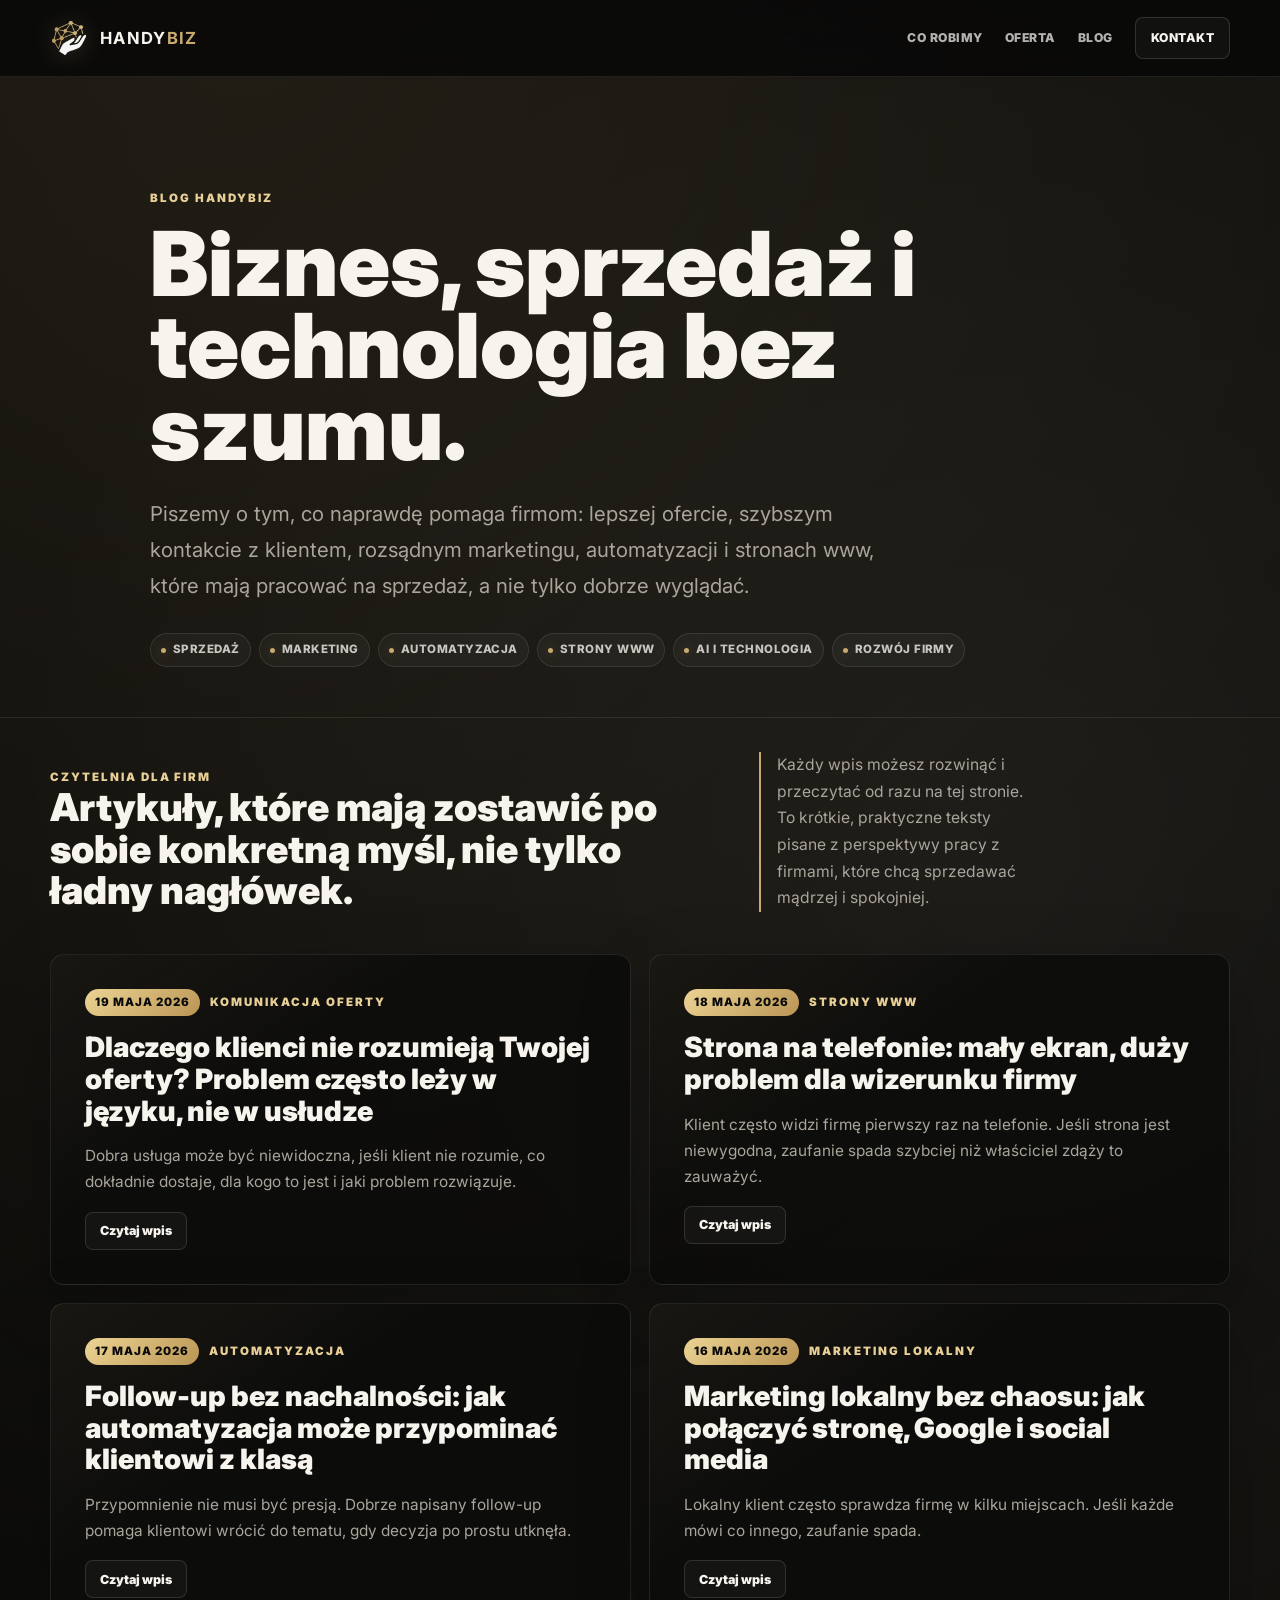
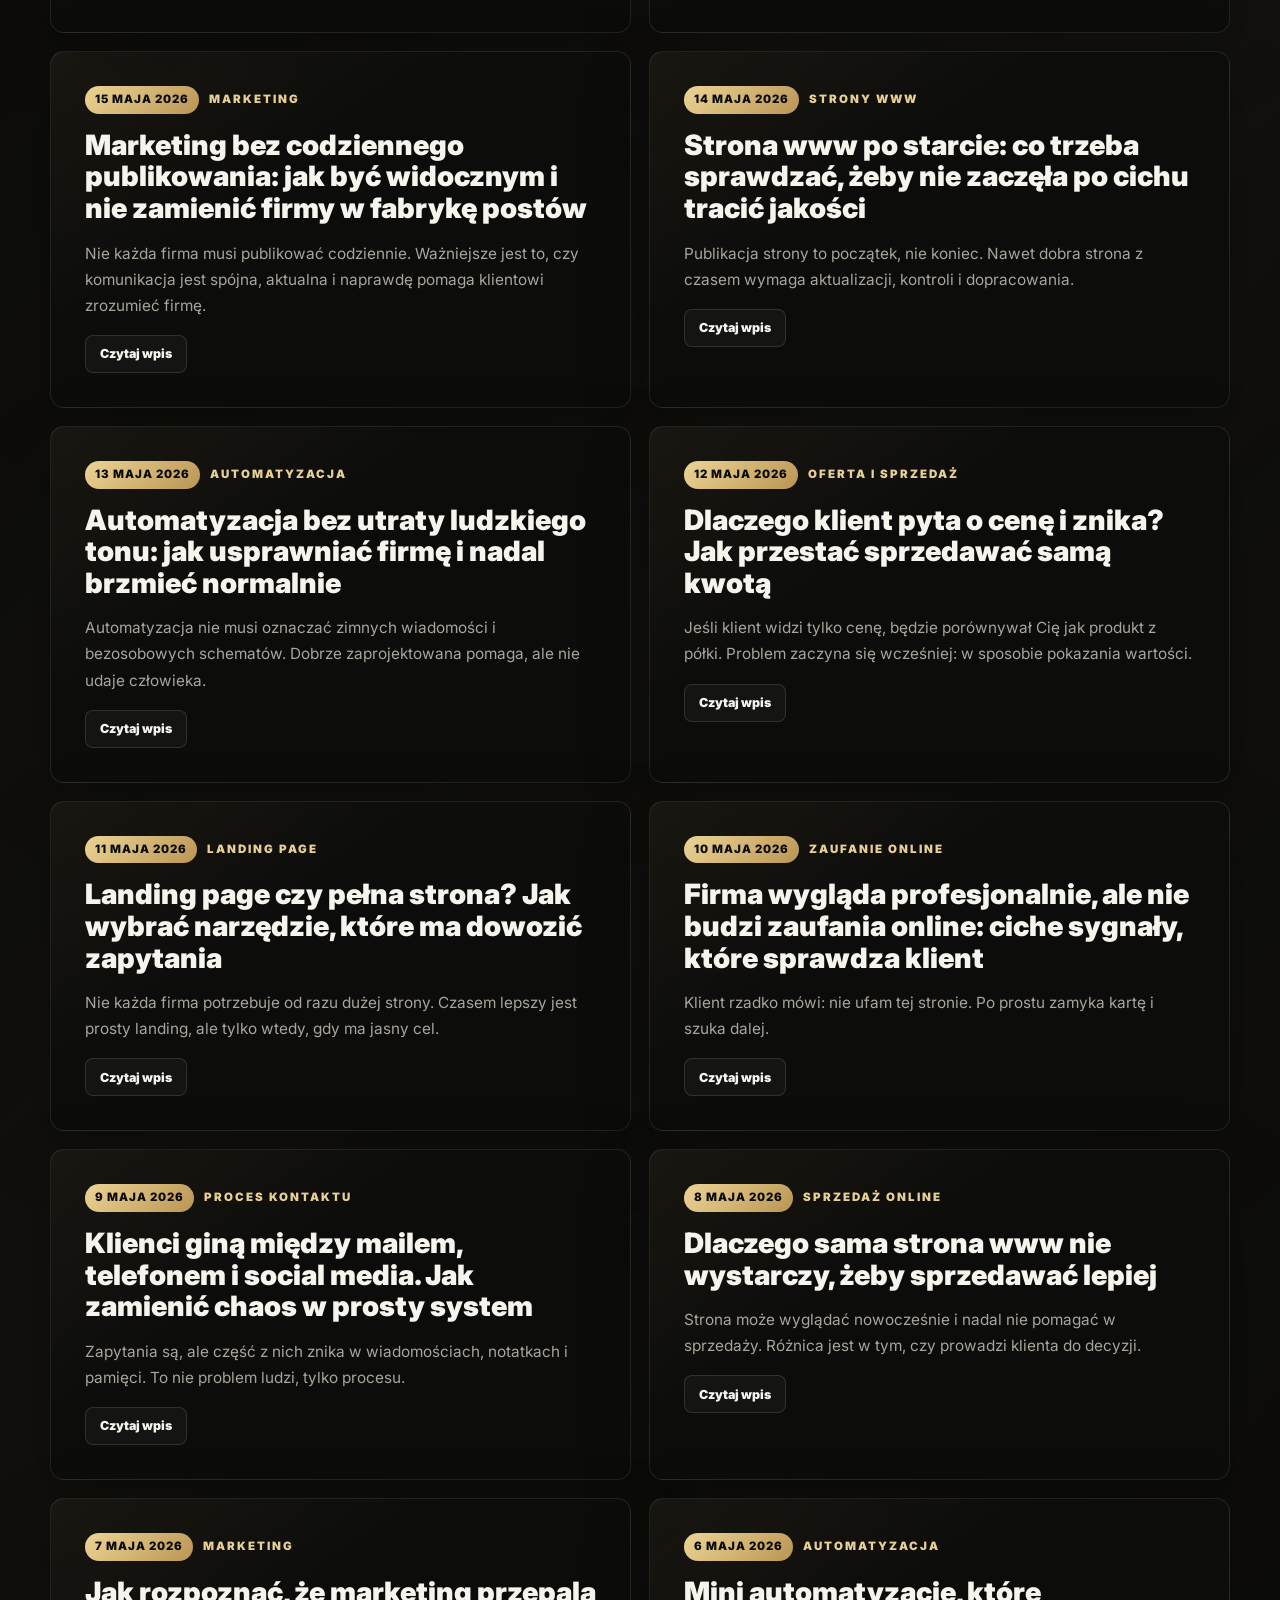
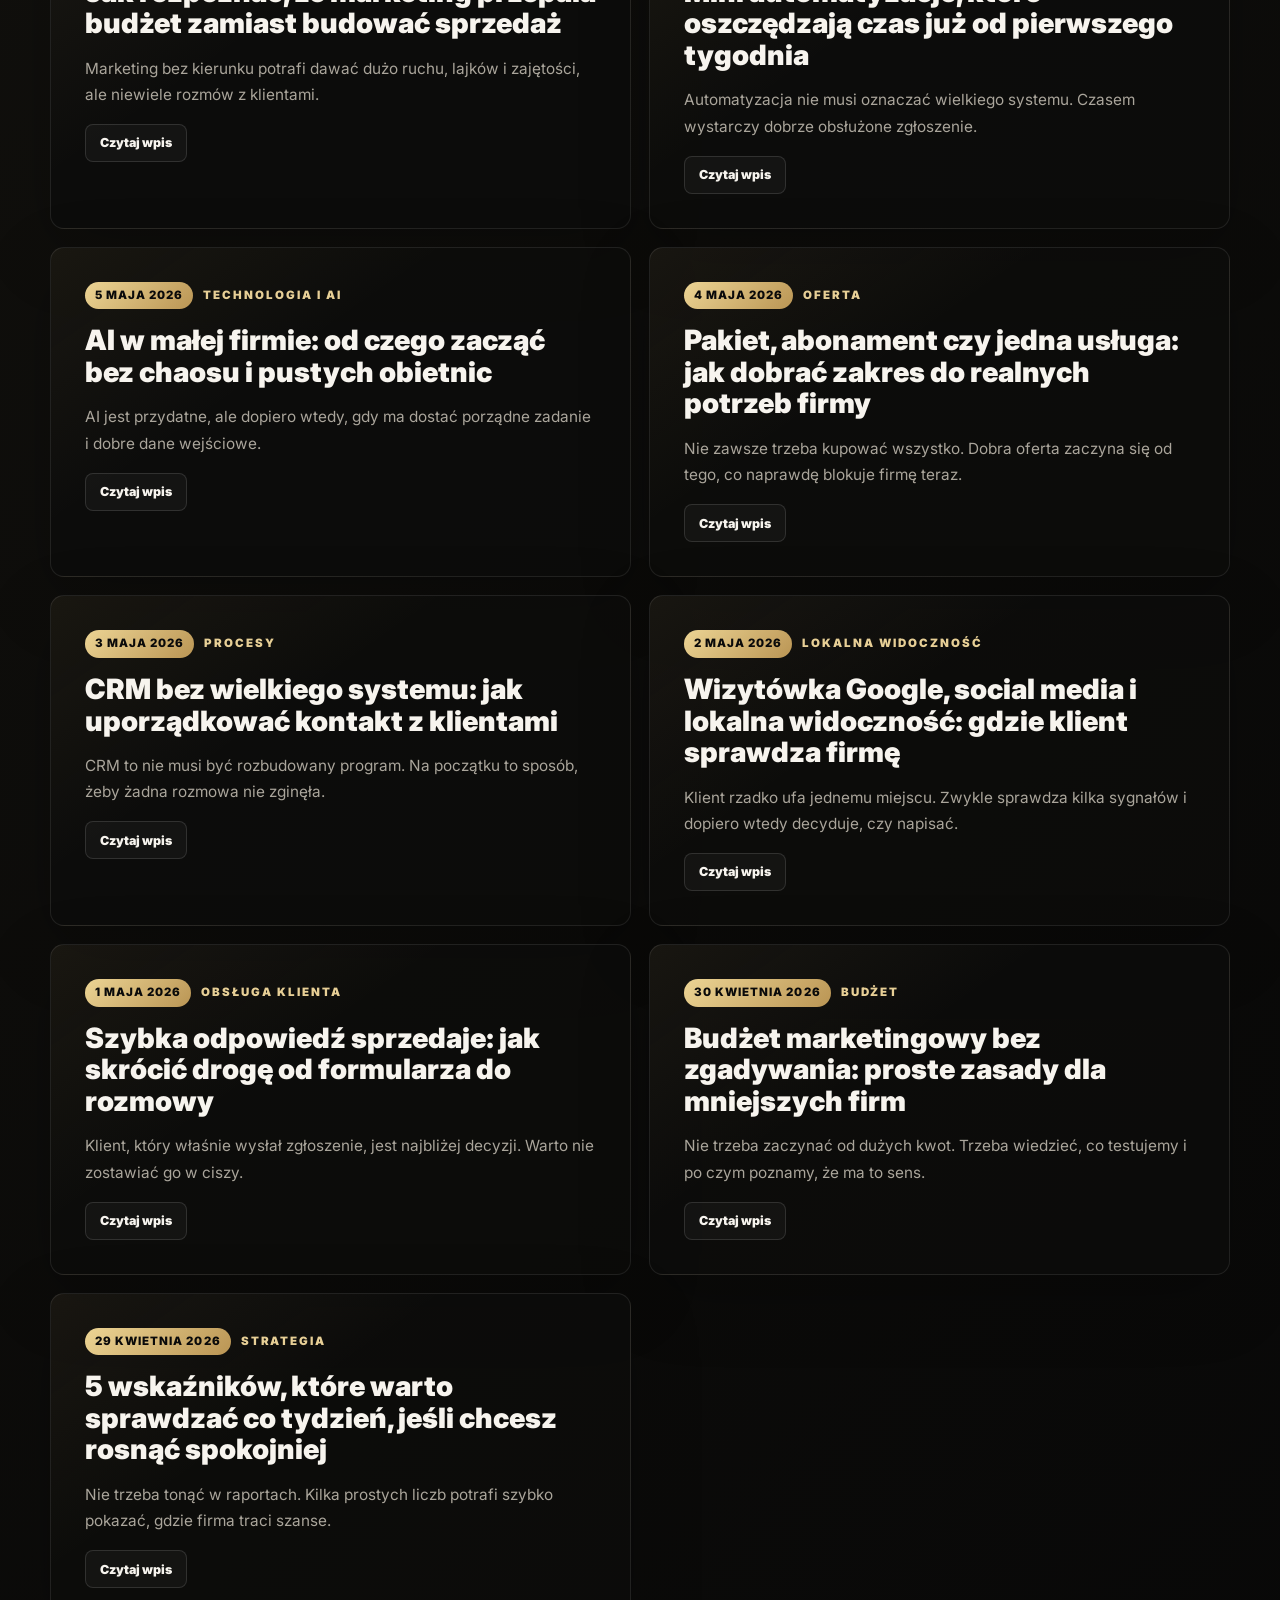
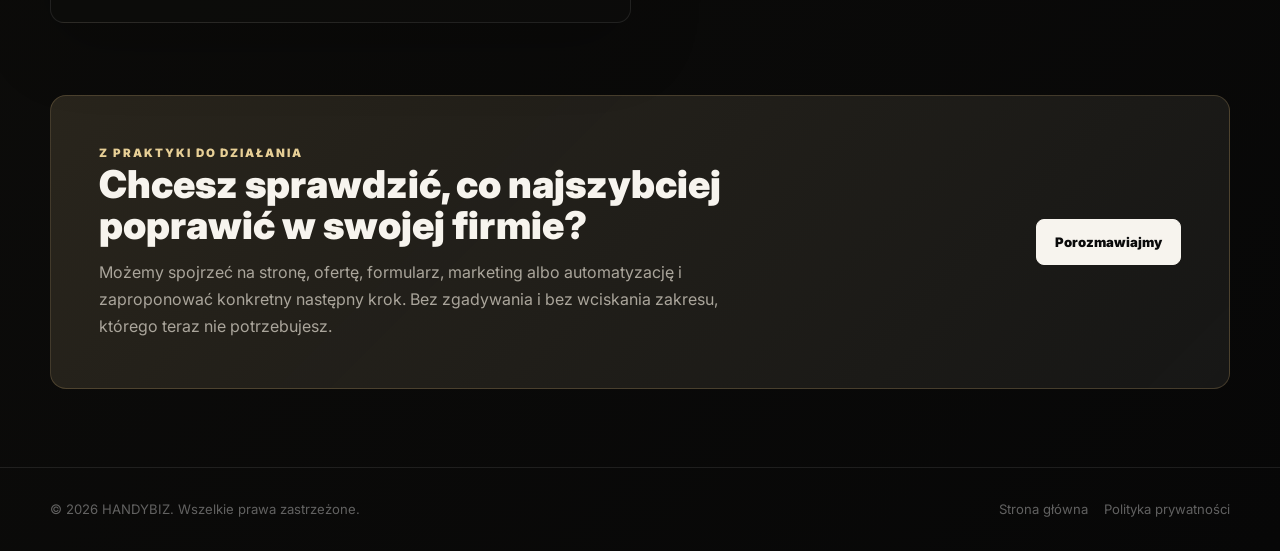
==== commit c7907355: "update: index, blog, sitemap + output/ screenshots Co-Authored-By: Claude Opus 4.7 <noreply@anthropi" ====
--- a/blog.html
+++ b/blog.html
@@ -18,7 +18,7 @@
   <meta property="og:type" content="website">
   <meta property="og:site_name" content="HANDYBIZ">
   <meta property="og:title" content="Blog HANDYBIZ - biznes, sprzedaż, marketing i technologia">
-  <meta property="og:description" content="17 praktycznych wpisów dla firm, które chcą lepiej komunikować ofertę, budować zaufanie, rozwijać stronę www i mądrzej korzystać z automatyzacji.">
+  <meta property="og:description" content="21 praktycznych wpisów dla firm, które chcą lepiej komunikować ofertę, budować zaufanie, rozwijać stronę www i mądrzej korzystać z automatyzacji.">
   <meta property="og:image" content="https://www.handybiz.pl/og-image.png">
   <script type="application/ld+json">
   {
@@ -28,23 +28,27 @@
     "url": "https://handybiz.pl/blog.html",
     "inLanguage": "pl-PL",
     "blogPost": [
-      { "@type": "BlogPosting", "headline": "Marketing bez codziennego publikowania: jak być widocznym i nie zamienić firmy w fabrykę postów", "datePublished": "2026-05-14" },
+      { "@type": "BlogPosting", "headline": "Dlaczego klienci nie rozumieją Twojej oferty? Problem często leży w języku, nie w usłudze", "datePublished": "2026-05-19" },
+      { "@type": "BlogPosting", "headline": "Strona na telefonie: mały ekran, duży problem dla wizerunku firmy", "datePublished": "2026-05-18" },
+      { "@type": "BlogPosting", "headline": "Follow-up bez nachalności: jak automatyzacja może przypominać klientowi z klasą", "datePublished": "2026-05-17" },
+      { "@type": "BlogPosting", "headline": "Marketing lokalny bez chaosu: jak połączyć stronę, Google i social media", "datePublished": "2026-05-16" },
+      { "@type": "BlogPosting", "headline": "Marketing bez codziennego publikowania: jak być widocznym i nie zamienić firmy w fabrykę postów", "datePublished": "2026-05-15" },
       { "@type": "BlogPosting", "headline": "Strona www po starcie: co trzeba sprawdzać, żeby nie zaczęła po cichu tracić jakości", "datePublished": "2026-05-14" },
-      { "@type": "BlogPosting", "headline": "Automatyzacja bez utraty ludzkiego tonu: jak usprawniać firmę i nadal brzmieć normalnie", "datePublished": "2026-05-14" },
-      { "@type": "BlogPosting", "headline": "Dlaczego klient pyta o cenę i znika? Jak przestać sprzedawać samą kwotą", "datePublished": "2026-05-14" },
-      { "@type": "BlogPosting", "headline": "Landing page czy pełna strona? Jak wybrać narzędzie, które ma dowozić zapytania", "datePublished": "2026-05-13" },
-      { "@type": "BlogPosting", "headline": "Firma wygląda profesjonalnie, ale nie budzi zaufania online: ciche sygnały, które sprawdza klient", "datePublished": "2026-05-11" },
-      { "@type": "BlogPosting", "headline": "Klienci giną między mailem, telefonem i social media. Jak zamienić chaos w prosty system", "datePublished": "2026-05-10" },
-      { "@type": "BlogPosting", "headline": "Dlaczego sama strona www nie wystarczy, żeby sprzedawać lepiej", "datePublished": "2026-05-12" },
-      { "@type": "BlogPosting", "headline": "Jak rozpoznać, że marketing przepala budżet zamiast budować sprzedaż", "datePublished": "2026-05-09" },
+      { "@type": "BlogPosting", "headline": "Automatyzacja bez utraty ludzkiego tonu: jak usprawniać firmę i nadal brzmieć normalnie", "datePublished": "2026-05-13" },
+      { "@type": "BlogPosting", "headline": "Dlaczego klient pyta o cenę i znika? Jak przestać sprzedawać samą kwotą", "datePublished": "2026-05-12" },
+      { "@type": "BlogPosting", "headline": "Landing page czy pełna strona? Jak wybrać narzędzie, które ma dowozić zapytania", "datePublished": "2026-05-11" },
+      { "@type": "BlogPosting", "headline": "Firma wygląda profesjonalnie, ale nie budzi zaufania online: ciche sygnały, które sprawdza klient", "datePublished": "2026-05-10" },
+      { "@type": "BlogPosting", "headline": "Klienci giną między mailem, telefonem i social media. Jak zamienić chaos w prosty system", "datePublished": "2026-05-09" },
+      { "@type": "BlogPosting", "headline": "Dlaczego sama strona www nie wystarczy, żeby sprzedawać lepiej", "datePublished": "2026-05-08" },
+      { "@type": "BlogPosting", "headline": "Jak rozpoznać, że marketing przepala budżet zamiast budować sprzedaż", "datePublished": "2026-05-07" },
       { "@type": "BlogPosting", "headline": "Mini automatyzacje, które oszczędzają czas już od pierwszego tygodnia", "datePublished": "2026-05-06" },
-      { "@type": "BlogPosting", "headline": "AI w małej firmie: od czego zacząć bez chaosu i pustych obietnic", "datePublished": "2026-05-03" },
-      { "@type": "BlogPosting", "headline": "Pakiet, abonament czy jedna usługa: jak dobrać zakres do realnych potrzeb firmy", "datePublished": "2026-04-30" },
-      { "@type": "BlogPosting", "headline": "CRM bez wielkiego systemu: jak uporządkować kontakt z klientami", "datePublished": "2026-04-27" },
-      { "@type": "BlogPosting", "headline": "Wizytówka Google, social media i lokalna widoczność: gdzie klient sprawdza firmę", "datePublished": "2026-04-24" },
-      { "@type": "BlogPosting", "headline": "Szybka odpowiedź sprzedaje: jak skrócić drogę od formularza do rozmowy", "datePublished": "2026-04-21" },
-      { "@type": "BlogPosting", "headline": "Budżet marketingowy bez zgadywania: proste zasady dla mniejszych firm", "datePublished": "2026-04-18" },
-      { "@type": "BlogPosting", "headline": "5 wskaźników, które warto sprawdzać co tydzień, jeśli chcesz rosnąć spokojniej", "datePublished": "2026-04-15" }
+      { "@type": "BlogPosting", "headline": "AI w małej firmie: od czego zacząć bez chaosu i pustych obietnic", "datePublished": "2026-05-05" },
+      { "@type": "BlogPosting", "headline": "Pakiet, abonament czy jedna usługa: jak dobrać zakres do realnych potrzeb firmy", "datePublished": "2026-05-04" },
+      { "@type": "BlogPosting", "headline": "CRM bez wielkiego systemu: jak uporządkować kontakt z klientami", "datePublished": "2026-05-03" },
+      { "@type": "BlogPosting", "headline": "Wizytówka Google, social media i lokalna widoczność: gdzie klient sprawdza firmę", "datePublished": "2026-05-02" },
+      { "@type": "BlogPosting", "headline": "Szybka odpowiedź sprzedaje: jak skrócić drogę od formularza do rozmowy", "datePublished": "2026-05-01" },
+      { "@type": "BlogPosting", "headline": "Budżet marketingowy bez zgadywania: proste zasady dla mniejszych firm", "datePublished": "2026-04-30" },
+      { "@type": "BlogPosting", "headline": "5 wskaźników, które warto sprawdzać co tydzień, jeśli chcesz rosnąć spokojniej", "datePublished": "2026-04-29" }
     ]
   }
   </script>
@@ -693,7 +697,155 @@
     <section class="page blog-list" aria-label="Wpisy blogowe">
       <details class="post">
         <summary>
-          <div class="post-top"><span class="post-date">14 maja 2026</span><span class="post-category">Marketing</span></div>
+          <div class="post-top"><span class="post-date">19 maja 2026</span><span class="post-category">Komunikacja oferty</span></div>
+          <h3>Dlaczego klienci nie rozumieją Twojej oferty? Problem często leży w języku, nie w usłudze</h3>
+          <p class="post-excerpt">Dobra usługa może być niewidoczna, jeśli klient nie rozumie, co dokładnie dostaje, dla kogo to jest i jaki problem rozwiązuje.</p>
+          <span class="read-more" aria-hidden="true"></span>
+        </summary>
+        <div class="article-body">
+          <div class="article-main">
+            <p>Wielu przedsiębiorców ma dobrą ofertę, ale opisuje ją językiem, który jest zrozumiały głównie dla nich. Na stronie pojawiają się ogólne hasła, techniczne nazwy albo zdania, które brzmią poprawnie, ale nie odpowiadają na pytanie klienta: czy to jest dla mnie?</p>
+            <p>Klient zwykle nie analizuje oferty tak dokładnie, jak właściciel. Skanuje stronę, porównuje kilka firm i próbuje szybko zrozumieć, kto najlepiej rozwiąże jego problem. Jeśli musi się domyślać, co dokładnie robisz, część zaufania znika już na początku.</p>
+            <p>Największe wyzwanie polega na przełożeniu wiedzy firmowej na prosty język klienta. Nie chodzi o spłycanie usługi. Chodzi o pokazanie jej w taki sposób, żeby osoba po drugiej stronie mogła szybko powiedzieć: rozumiem, o co chodzi i wiem, co dalej.</p>
+            <h4>Co można zrobić w praktyce?</h4>
+            <p>Warto opisać ofertę trzema warstwami: dla kogo jest usługa, jaki problem rozwiązuje i co klient dostaje w praktyce. Dopiero później warto dodawać szczegóły techniczne, warianty, proces i zakres.</p>
+            <p>Dobrym testem jest przeczytanie pierwszego ekranu strony osobie spoza branży. Jeśli po kilkunastu sekundach nie umie powiedzieć, czym zajmuje się firma, opis wymaga uproszczenia.</p>
+            <h4>Jak HANDYBIZ rozwiązuje ten problem?</h4>
+            <p>HANDYBIZ pomaga firmom przełożyć ofertę na język klienta. Porządkujemy nagłówki, opisy usług, sekcje strony, CTA i strukturę informacji tak, żeby strona prowadziła do zrozumienia, a nie tylko prezentowała firmę.</p>
+            <p>Możemy poprawić istniejącą stronę, przygotować nową strukturę oferty albo zbudować stronę od początku z myślą o tym, jak klient podejmuje decyzję.</p>
+            <h4>Dlaczego nie warto robić tego samemu?</h4>
+            <p>Osoba wewnątrz firmy zbyt dobrze zna kontekst. To utrudnia zauważenie luk w komunikacji. Zewnętrzne spojrzenie pomaga wyłapać miejsca, w których klient może się zgubić, zanim jeszcze zapyta o szczegóły.</p>
+            <div class="article-cta">
+              <strong>Masz dobrą usługę, ale klienci nie do końca rozumieją ofertę?</strong>
+              Możemy uporządkować język, strukturę i komunikację strony tak, żeby klient szybciej rozumiał wartość.
+              <a href="index.html#kontakt">Uporządkujmy komunikację oferty</a>
+            </div>
+          </div>
+          <aside class="article-side">
+            <h4>Sprawdź ofertę</h4>
+            <ul>
+              <li>czy widać, dla kogo jest usługa,</li>
+              <li>czy klient rozumie efekt,</li>
+              <li>czy język jest prosty bez utraty profesjonalizmu.</li>
+            </ul>
+          </aside>
+        </div>
+      </details>
+
+      <details class="post">
+        <summary>
+          <div class="post-top"><span class="post-date">18 maja 2026</span><span class="post-category">Strony WWW</span></div>
+          <h3>Strona na telefonie: mały ekran, duży problem dla wizerunku firmy</h3>
+          <p class="post-excerpt">Klient często widzi firmę pierwszy raz na telefonie. Jeśli strona jest niewygodna, zaufanie spada szybciej niż właściciel zdąży to zauważyć.</p>
+          <span class="read-more" aria-hidden="true"></span>
+        </summary>
+        <div class="article-body">
+          <div class="article-main">
+            <p>Responsywność nie polega tylko na tym, że strona "mieści się" na telefonie. Strona mobilna musi być czytelna, szybka i wygodna. Klient nie powinien powiększać tekstu palcami, szukać formularza ani walczyć z przyciskiem, który jest zbyt mały.</p>
+            <p>Mały ekran bezlitośnie pokazuje problemy komunikacji. Długi nagłówek robi się ciężki, zbyt duża liczba sekcji przytłacza, a ukryte dane kontaktowe przestają działać. To, co na komputerze wygląda poprawnie, na telefonie może stać się przeszkodą.</p>
+            <p>Wyzwanie jest szczególnie ważne dla firm lokalnych i usługowych. Klient często sprawdza stronę między innymi zajęciami: w samochodzie, w pracy, po rekomendacji znajomego albo po kliknięciu reklamy. Nie ma wtedy cierpliwości do niewygodnego układu.</p>
+            <h4>Co można zrobić w praktyce?</h4>
+            <p>Najpierw trzeba sprawdzić trzy rzeczy: czy pierwszy ekran mówi jasno, czym zajmuje się firma, czy przyciski są wygodne i czy kontakt jest dostępny bez szukania. Potem warto przejść całą stronę od góry do formularza tylko na telefonie.</p>
+            <p>Dobra wersja mobilna ma krótsze bloki, mocniejsze nagłówki, czytelne odstępy i jasną ścieżkę kontaktu. Nie musi być uboższa od wersji desktopowej, ale musi być bardziej zdyscyplinowana.</p>
+            <h4>Jak HANDYBIZ rozwiązuje ten problem?</h4>
+            <p>HANDYBIZ projektuje strony z myślą o realnym użyciu, nie tylko o podglądzie na dużym ekranie. Sprawdzamy układ, teksty, formularz, CTA i czytelność na telefonie, bo tam bardzo często zaczyna się pierwszy kontakt.</p>
+            <p>Możemy też poprawić obecną stronę, jeśli mobilny układ jest zbyt ciężki, chaotyczny albo nie prowadzi do kontaktu.</p>
+            <h4>Dlaczego nie warto robić tego samemu?</h4>
+            <p>Samodzielne poprawki mobilne często rozwiązują jeden problem i tworzą drugi. Tekst się mieści, ale przycisk spada za nisko. Formularz działa, ale sekcja traci czytelność. Potrzebne jest spojrzenie na cały przepływ, nie tylko pojedynczy element.</p>
+            <div class="article-cta">
+              <strong>Nie masz pewności, czy Twoja strona dobrze działa na telefonie?</strong>
+              Możemy sprawdzić mobilny układ i wskazać poprawki, które ułatwią klientowi kontakt.
+              <a href="index.html#kontakt">Sprawdźmy wersję mobilną</a>
+            </div>
+          </div>
+          <aside class="article-side">
+            <h4>Mobilny test</h4>
+            <ul>
+              <li>czy CTA jest widoczne bez szukania,</li>
+              <li>czy tekst da się szybko przeskanować,</li>
+              <li>czy formularz jest wygodny na telefonie.</li>
+            </ul>
+          </aside>
+        </div>
+      </details>
+
+      <details class="post">
+        <summary>
+          <div class="post-top"><span class="post-date">17 maja 2026</span><span class="post-category">Automatyzacja</span></div>
+          <h3>Follow-up bez nachalności: jak automatyzacja może przypominać klientowi z klasą</h3>
+          <p class="post-excerpt">Przypomnienie nie musi być presją. Dobrze napisany follow-up pomaga klientowi wrócić do tematu, gdy decyzja po prostu utknęła.</p>
+          <span class="read-more" aria-hidden="true"></span>
+        </summary>
+        <div class="article-body">
+          <div class="article-main">
+            <p>Wiele rozmów nie kończy się dlatego, że klient nie chce współpracować. Czasem po prostu odkłada decyzję, czeka na informacje, ma inne priorytety albo gubi wątek. Firma często boi się przypominać, żeby nie wyjść na nachalną.</p>
+            <p>Dobry follow-up nie jest ponaglaniem. Jest uporządkowanym powrotem do rozmowy. Może przypomnieć, co było ustalone, zapytać, czy temat jest nadal aktualny, albo zaproponować prosty następny krok.</p>
+            <p>Problem pojawia się wtedy, gdy przypomnienia są przypadkowe. Raz firma odzywa się po dwóch dniach, raz po miesiącu, raz wcale. Wtedy proces zależy od pamięci, a nie od systemu.</p>
+            <h4>Co można zrobić w praktyce?</h4>
+            <p>Warto ustalić prosty rytm: pierwsze przypomnienie po kilku dniach, drugie po dłuższym czasie, a potem zamknięcie tematu z otwartą furtką. Komunikat powinien być krótki, konkretny i napisany normalnym językiem.</p>
+            <p>Automatyzacja może pilnować terminu, ale treść powinna brzmieć po ludzku. Klient ma czuć, że firma jest uporządkowana, nie że został wrzucony do agresywnej sekwencji wiadomości.</p>
+            <h4>Jak HANDYBIZ rozwiązuje ten problem?</h4>
+            <p>HANDYBIZ może zaprojektować proces follow-upu: statusy zgłoszeń, przypomnienia, szablony wiadomości i automatyczne zadania. Dzięki temu firma wie, kiedy wrócić do klienta i co napisać.</p>
+            <p>Łączymy technikę z komunikacją, bo sama automatyzacja nie wystarczy. Ważne jest również to, żeby wiadomość pasowała do tonu firmy i nie niszczyła zaufania.</p>
+            <h4>Dlaczego nie warto robić tego samemu?</h4>
+            <p>Samodzielnie łatwo przesadzić w jedną ze stron: albo firma nie przypomina się wcale, albo wysyła wiadomości, które brzmią jak masowa kampania. Dobrze ustawiony follow-up wymaga procesu i wyczucia.</p>
+            <div class="article-cta">
+              <strong>Chcesz przypominać klientom bez nachalności?</strong>
+              Możemy ułożyć proces follow-upu, automatyzację i treści wiadomości dopasowane do Twojej firmy.
+              <a href="index.html#kontakt">Ustawmy follow-up z klasą</a>
+            </div>
+          </div>
+          <aside class="article-side">
+            <h4>Dobry follow-up</h4>
+            <ul>
+              <li>przypomina kontekst rozmowy,</li>
+              <li>daje prosty następny krok,</li>
+              <li>nie brzmi jak masowa wysyłka.</li>
+            </ul>
+          </aside>
+        </div>
+      </details>
+
+      <details class="post">
+        <summary>
+          <div class="post-top"><span class="post-date">16 maja 2026</span><span class="post-category">Marketing lokalny</span></div>
+          <h3>Marketing lokalny bez chaosu: jak połączyć stronę, Google i social media</h3>
+          <p class="post-excerpt">Lokalny klient często sprawdza firmę w kilku miejscach. Jeśli każde mówi co innego, zaufanie spada.</p>
+          <span class="read-more" aria-hidden="true"></span>
+        </summary>
+        <div class="article-body">
+          <div class="article-main">
+            <p>Marketing lokalny nie polega tylko na tym, żeby "być w internecie". Klient może zobaczyć firmę w Google, wejść na stronę, sprawdzić Facebooka, przejrzeć zdjęcia i dopiero wtedy zdecydować, czy warto zadzwonić lub wysłać zapytanie.</p>
+            <p>Jeśli w każdym miejscu firma wygląda inaczej, pojawia się niepewność. Na stronie jest jedna oferta, w social mediach inna, wizytówka Google ma stare godziny, a zdjęcia nie pokazują aktualnej działalności. To drobiazgi, ale w sumie tworzą chaos.</p>
+            <p>Wyzwanie polega na spójności. Lokalna firma nie musi mieć wielkiej strategii marketingowej od pierwszego dnia. Musi jednak zadbać, żeby najważniejsze informacje były aktualne i żeby klient widział ten sam obraz firmy w każdym kanale.</p>
+            <h4>Co można zrobić w praktyce?</h4>
+            <p>Najpierw warto ustalić podstawy: nazwa, opis usług, telefon, mail, lokalizacja, godziny, zdjęcia, link do strony i najważniejsze komunikaty. Potem trzeba sprawdzić, czy te informacje są takie same w Google, na stronie i w social mediach.</p>
+            <p>Dopiero później warto tworzyć posty, kampanie i materiały promocyjne. Spójność jest fundamentem. Bez niej nawet dobre działania reklamowe mogą prowadzić do miejsca, które nie buduje zaufania.</p>
+            <h4>Jak HANDYBIZ rozwiązuje ten problem?</h4>
+            <p>HANDYBIZ może uporządkować lokalną obecność firmy: stronę www, opisy usług, wizytówkę Google, profile społecznościowe i podstawową komunikację. Dzięki temu klient widzi spójny obraz firmy niezależnie od miejsca, w którym ją znajdzie.</p>
+            <p>Możemy też przygotować plan prostych działań: co publikować, co aktualizować, jak prowadzić profil i jak połączyć social media ze stroną oraz formularzem kontaktowym.</p>
+            <h4>Dlaczego nie warto robić tego samemu?</h4>
+            <p>Samodzielnie łatwo aktualizować jedno miejsce i zapomnieć o pozostałych. Firma poprawia stronę, ale nie zmienia wizytówki. Dodaje posty, ale nie prowadzi klienta do kontaktu. Marketing lokalny wymaga systemu, nawet jeśli jest prosty.</p>
+            <div class="article-cta">
+              <strong>Chcesz uporządkować lokalną widoczność firmy?</strong>
+              Możemy połączyć stronę, Google i social media w spójny system komunikacji.
+              <a href="index.html#kontakt">Uporządkujmy marketing lokalny</a>
+            </div>
+          </div>
+          <aside class="article-side">
+            <h4>Podstawy lokalne</h4>
+            <ul>
+              <li>spójny opis usług,</li>
+              <li>aktualne dane kontaktowe,</li>
+              <li>połączenie profili ze stroną i formularzem.</li>
+            </ul>
+          </aside>
+        </div>
+      </details>
+
+      <details class="post">
+        <summary>
+          <div class="post-top"><span class="post-date">15 maja 2026</span><span class="post-category">Marketing</span></div>
           <h3>Marketing bez codziennego publikowania: jak być widocznym i nie zamienić firmy w fabrykę postów</h3>
           <p class="post-excerpt">Nie każda firma musi publikować codziennie. Ważniejsze jest to, czy komunikacja jest spójna, aktualna i naprawdę pomaga klientowi zrozumieć firmę.</p>
           <span class="read-more" aria-hidden="true"></span>
@@ -767,7 +919,7 @@
 
       <details class="post">
         <summary>
-          <div class="post-top"><span class="post-date">14 maja 2026</span><span class="post-category">Automatyzacja</span></div>
+          <div class="post-top"><span class="post-date">13 maja 2026</span><span class="post-category">Automatyzacja</span></div>
           <h3>Automatyzacja bez utraty ludzkiego tonu: jak usprawniać firmę i nadal brzmieć normalnie</h3>
           <p class="post-excerpt">Automatyzacja nie musi oznaczać zimnych wiadomości i bezosobowych schematów. Dobrze zaprojektowana pomaga, ale nie udaje człowieka.</p>
           <span class="read-more" aria-hidden="true"></span>
@@ -804,7 +956,7 @@
 
       <details class="post">
         <summary>
-          <div class="post-top"><span class="post-date">14 maja 2026</span><span class="post-category">Oferta i sprzedaż</span></div>
+          <div class="post-top"><span class="post-date">12 maja 2026</span><span class="post-category">Oferta i sprzedaż</span></div>
           <h3>Dlaczego klient pyta o cenę i znika? Jak przestać sprzedawać samą kwotą</h3>
           <p class="post-excerpt">Jeśli klient widzi tylko cenę, będzie porównywał Cię jak produkt z półki. Problem zaczyna się wcześniej: w sposobie pokazania wartości.</p>
           <span class="read-more" aria-hidden="true"></span>
@@ -842,7 +994,7 @@
 
       <details class="post">
         <summary>
-          <div class="post-top"><span class="post-date">13 maja 2026</span><span class="post-category">Landing page</span></div>
+          <div class="post-top"><span class="post-date">11 maja 2026</span><span class="post-category">Landing page</span></div>
           <h3>Landing page czy pełna strona? Jak wybrać narzędzie, które ma dowozić zapytania</h3>
           <p class="post-excerpt">Nie każda firma potrzebuje od razu dużej strony. Czasem lepszy jest prosty landing, ale tylko wtedy, gdy ma jasny cel.</p>
           <span class="read-more" aria-hidden="true"></span>
@@ -880,7 +1032,7 @@
 
       <details class="post">
         <summary>
-          <div class="post-top"><span class="post-date">11 maja 2026</span><span class="post-category">Zaufanie online</span></div>
+          <div class="post-top"><span class="post-date">10 maja 2026</span><span class="post-category">Zaufanie online</span></div>
           <h3>Firma wygląda profesjonalnie, ale nie budzi zaufania online: ciche sygnały, które sprawdza klient</h3>
           <p class="post-excerpt">Klient rzadko mówi: nie ufam tej stronie. Po prostu zamyka kartę i szuka dalej.</p>
           <span class="read-more" aria-hidden="true"></span>
@@ -917,7 +1069,7 @@
 
       <details class="post">
         <summary>
-          <div class="post-top"><span class="post-date">10 maja 2026</span><span class="post-category">Proces kontaktu</span></div>
+          <div class="post-top"><span class="post-date">9 maja 2026</span><span class="post-category">Proces kontaktu</span></div>
           <h3>Klienci giną między mailem, telefonem i social media. Jak zamienić chaos w prosty system</h3>
           <p class="post-excerpt">Zapytania są, ale część z nich znika w wiadomościach, notatkach i pamięci. To nie problem ludzi, tylko procesu.</p>
           <span class="read-more" aria-hidden="true"></span>
@@ -954,7 +1106,7 @@
 
       <details class="post">
         <summary>
-          <div class="post-top"><span class="post-date">12 maja 2026</span><span class="post-category">Sprzedaż online</span></div>
+          <div class="post-top"><span class="post-date">8 maja 2026</span><span class="post-category">Sprzedaż online</span></div>
           <h3>Dlaczego sama strona www nie wystarczy, żeby sprzedawać lepiej</h3>
           <p class="post-excerpt">Strona może wyglądać nowocześnie i nadal nie pomagać w sprzedaży. Różnica jest w tym, czy prowadzi klienta do decyzji.</p>
           <span class="read-more" aria-hidden="true"></span>
@@ -993,7 +1145,7 @@
 
       <details class="post">
         <summary>
-          <div class="post-top"><span class="post-date">9 maja 2026</span><span class="post-category">Marketing</span></div>
+          <div class="post-top"><span class="post-date">7 maja 2026</span><span class="post-category">Marketing</span></div>
           <h3>Jak rozpoznać, że marketing przepala budżet zamiast budować sprzedaż</h3>
           <p class="post-excerpt">Marketing bez kierunku potrafi dawać dużo ruchu, lajków i zajętości, ale niewiele rozmów z klientami.</p>
           <span class="read-more" aria-hidden="true"></span>
@@ -1071,7 +1223,7 @@
 
       <details class="post">
         <summary>
-          <div class="post-top"><span class="post-date">3 maja 2026</span><span class="post-category">Technologia i AI</span></div>
+          <div class="post-top"><span class="post-date">5 maja 2026</span><span class="post-category">Technologia i AI</span></div>
           <h3>AI w małej firmie: od czego zacząć bez chaosu i pustych obietnic</h3>
           <p class="post-excerpt">AI jest przydatne, ale dopiero wtedy, gdy ma dostać porządne zadanie i dobre dane wejściowe.</p>
           <span class="read-more" aria-hidden="true"></span>
@@ -1110,7 +1262,7 @@
 
       <details class="post">
         <summary>
-          <div class="post-top"><span class="post-date">30 kwietnia 2026</span><span class="post-category">Oferta</span></div>
+          <div class="post-top"><span class="post-date">4 maja 2026</span><span class="post-category">Oferta</span></div>
           <h3>Pakiet, abonament czy jedna usługa: jak dobrać zakres do realnych potrzeb firmy</h3>
           <p class="post-excerpt">Nie zawsze trzeba kupować wszystko. Dobra oferta zaczyna się od tego, co naprawdę blokuje firmę teraz.</p>
           <span class="read-more" aria-hidden="true"></span>
@@ -1149,7 +1301,7 @@
 
       <details class="post">
         <summary>
-          <div class="post-top"><span class="post-date">27 kwietnia 2026</span><span class="post-category">Procesy</span></div>
+          <div class="post-top"><span class="post-date">3 maja 2026</span><span class="post-category">Procesy</span></div>
           <h3>CRM bez wielkiego systemu: jak uporządkować kontakt z klientami</h3>
           <p class="post-excerpt">CRM to nie musi być rozbudowany program. Na początku to sposób, żeby żadna rozmowa nie zginęła.</p>
           <span class="read-more" aria-hidden="true"></span>
@@ -1188,7 +1340,7 @@
 
       <details class="post">
         <summary>
-          <div class="post-top"><span class="post-date">24 kwietnia 2026</span><span class="post-category">Lokalna widoczność</span></div>
+          <div class="post-top"><span class="post-date">2 maja 2026</span><span class="post-category">Lokalna widoczność</span></div>
           <h3>Wizytówka Google, social media i lokalna widoczność: gdzie klient sprawdza firmę</h3>
           <p class="post-excerpt">Klient rzadko ufa jednemu miejscu. Zwykle sprawdza kilka sygnałów i dopiero wtedy decyduje, czy napisać.</p>
           <span class="read-more" aria-hidden="true"></span>
@@ -1227,7 +1379,7 @@
 
       <details class="post">
         <summary>
-          <div class="post-top"><span class="post-date">21 kwietnia 2026</span><span class="post-category">Obsługa klienta</span></div>
+          <div class="post-top"><span class="post-date">1 maja 2026</span><span class="post-category">Obsługa klienta</span></div>
           <h3>Szybka odpowiedź sprzedaje: jak skrócić drogę od formularza do rozmowy</h3>
           <p class="post-excerpt">Klient, który właśnie wysłał zgłoszenie, jest najbliżej decyzji. Warto nie zostawiać go w ciszy.</p>
           <span class="read-more" aria-hidden="true"></span>
@@ -1266,7 +1418,7 @@
 
       <details class="post">
         <summary>
-          <div class="post-top"><span class="post-date">18 kwietnia 2026</span><span class="post-category">Budżet</span></div>
+          <div class="post-top"><span class="post-date">30 kwietnia 2026</span><span class="post-category">Budżet</span></div>
           <h3>Budżet marketingowy bez zgadywania: proste zasady dla mniejszych firm</h3>
           <p class="post-excerpt">Nie trzeba zaczynać od dużych kwot. Trzeba wiedzieć, co testujemy i po czym poznamy, że ma to sens.</p>
           <span class="read-more" aria-hidden="true"></span>
@@ -1305,7 +1457,7 @@
 
       <details class="post">
         <summary>
-          <div class="post-top"><span class="post-date">15 kwietnia 2026</span><span class="post-category">Strategia</span></div>
+          <div class="post-top"><span class="post-date">29 kwietnia 2026</span><span class="post-category">Strategia</span></div>
           <h3>5 wskaźników, które warto sprawdzać co tydzień, jeśli chcesz rosnąć spokojniej</h3>
           <p class="post-excerpt">Nie trzeba tonąć w raportach. Kilka prostych liczb potrafi szybko pokazać, gdzie firma traci szanse.</p>
           <span class="read-more" aria-hidden="true"></span>
